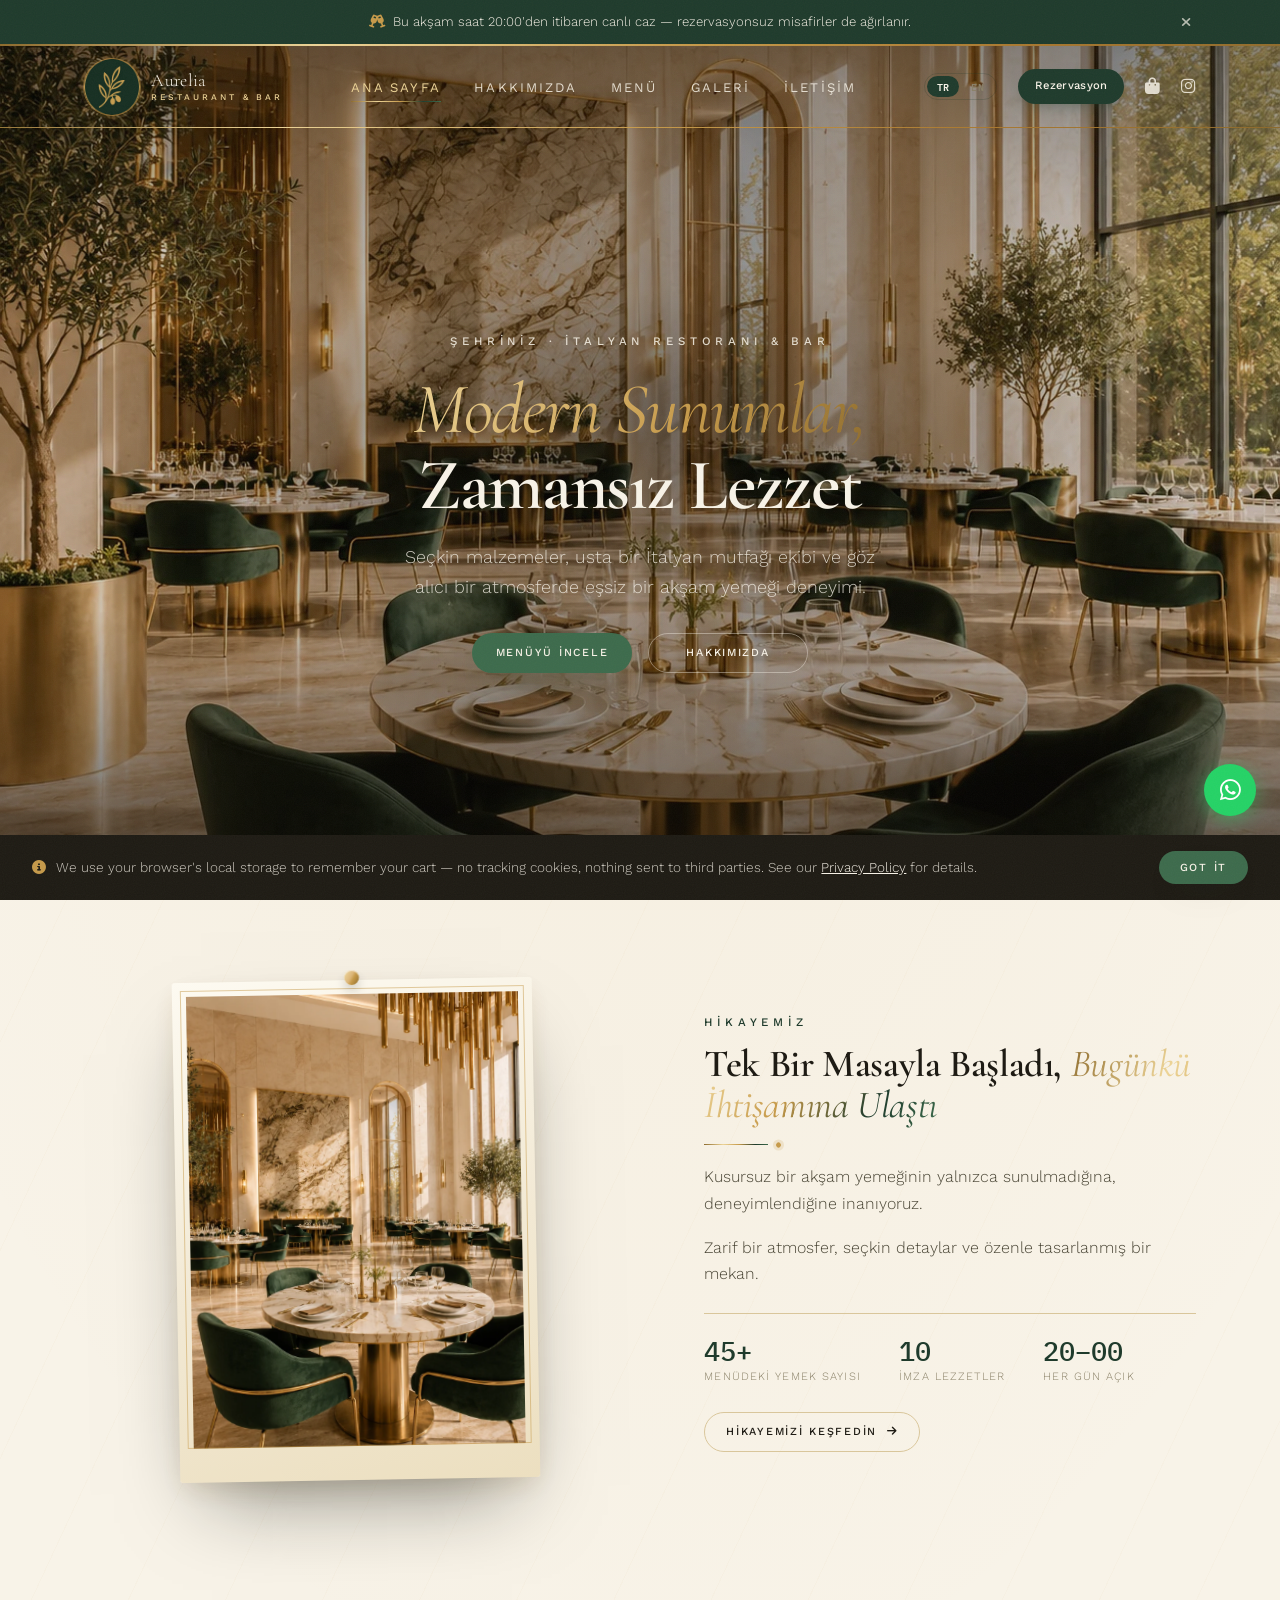
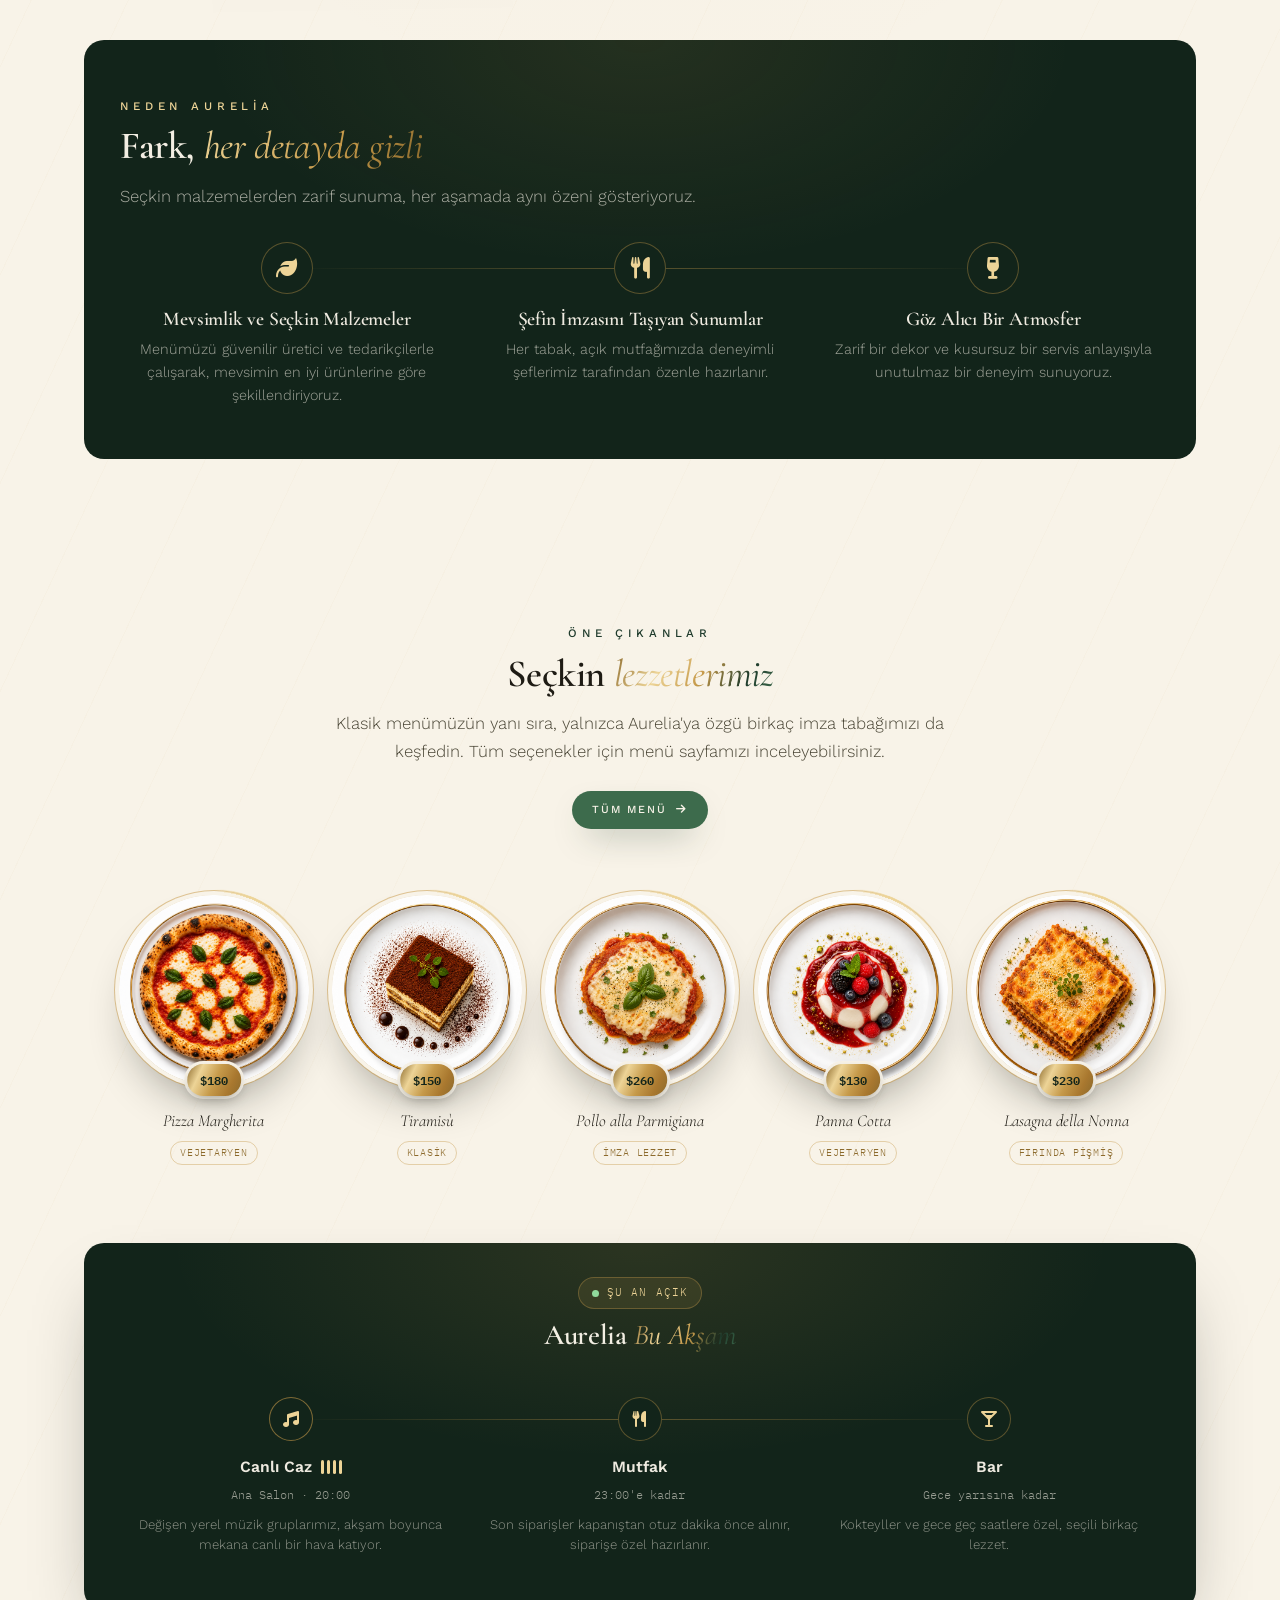
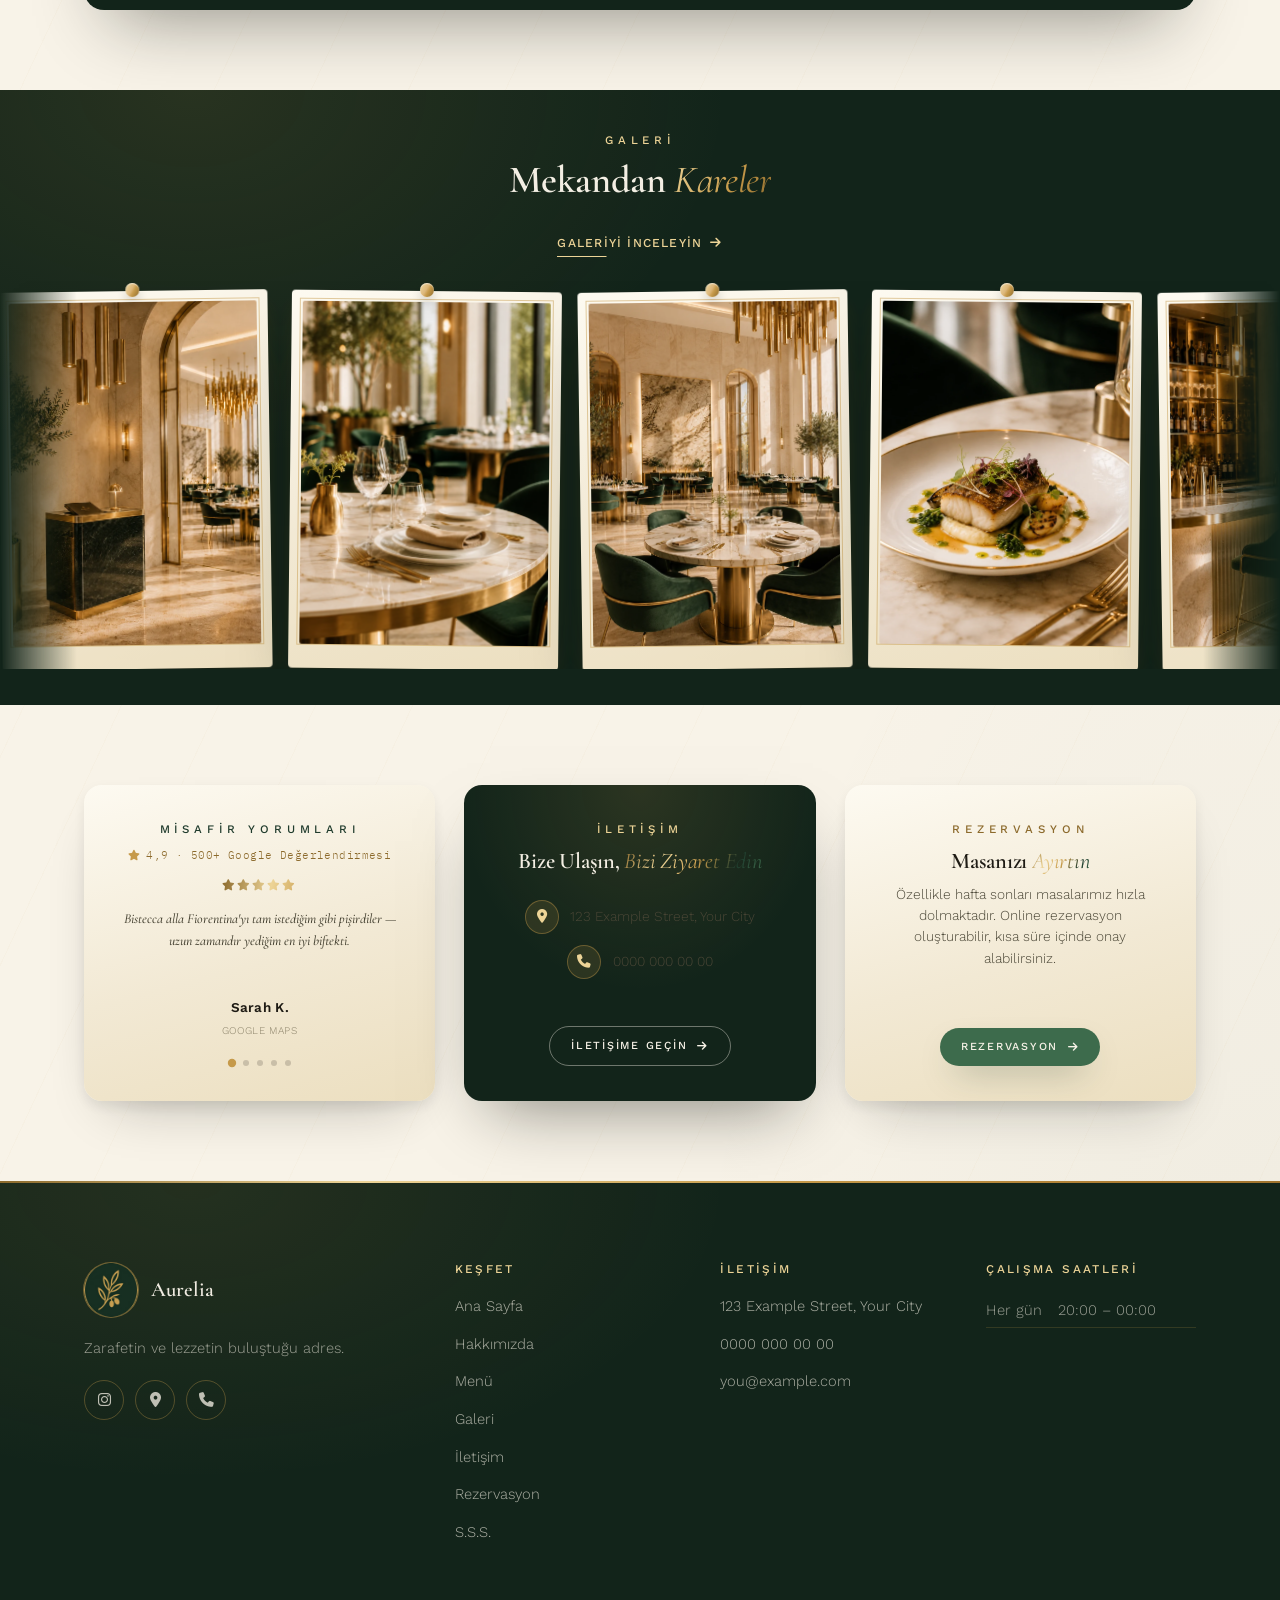
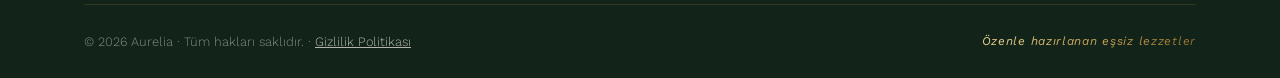
==== index.html @ 4a61fb74 "İlk sürüm" ====
﻿<!DOCTYPE html>
<html lang="en">
<head>
<!-- © 2026 efnan.dev — All rights reserved. Licensed per LICENSE.txt; do not resell or redistribute this source as a standalone template/theme. -->
<meta charset="UTF-8">
<title>Aurelia · Restaurant in Your City</title>
<meta name="viewport" content="width=device-width, initial-scale=1.0">
<meta name="robots" content="index, follow">
<meta name="description" content="Aurelia — a modern Italian restaurant in Your City serving seasonal, chef-crafted plates. Open every day 8 PM – Midnight.">
<meta name="theme-color" content="#F8F3E8">
<link rel="canonical" href="https://www.yourdomain.com/">
<meta property="og:title" content="Aurelia · Restaurant in Your City">
<meta property="og:description" content="Seasonal ingredients, a chef-led kitchen, and a room made for lingering over dinner.">
<meta property="og:image" content="assets/img/img1.webp">
<meta property="og:type" content="website">
<meta property="og:locale" content="en_US">
<meta property="og:url" content="https://www.yourdomain.com/">
<meta property="og:image:width" content="1200">
<meta property="og:image:height" content="630">
<meta name="twitter:card" content="summary_large_image">
<meta name="twitter:title" content="Aurelia · Restaurant in Your City">
<meta name="twitter:description" content="Seasonal ingredients, a chef-led kitchen, and a room made for lingering over dinner.">
<meta name="twitter:image" content="assets/img/img1.webp">

<script type="application/ld+json">
{
  "@context":"https://schema.org",
  "@type":"Restaurant",
  "name":"Aurelia",
  "description":"A modern restaurant in Your City serving seasonal, chef-crafted plates.",
  "url":"https://www.yourdomain.com/",
  "telephone":"+900000000000",
  "email":"you@example.com",
  "image":"https://www.yourdomain.com/assets/img/img1.webp",
  "address":{
    "@type":"PostalAddress",
    "streetAddress":"123 Example Street",
    "addressLocality":"Your City",
    
    "addressCountry":"US"
  },
  "openingHoursSpecification":{
    "@type":"OpeningHoursSpecification",
    "dayOfWeek":["Monday","Tuesday","Wednesday","Thursday","Friday","Saturday","Sunday"],
    "opens":"20:00",
    "closes":"00:00"
  },
  "servesCuisine":"Italian",
  "priceRange":"$$",
  "sameAs":["https://www.instagram.com/aurelia.restaurant/"]
}
</script>

<link rel="icon" href="assets/img/icon/favicon.png">
<link rel="apple-touch-icon" href="assets/img/icon/favicon.png">

<link rel="preconnect" href="https://fonts.googleapis.com">
<link rel="preconnect" href="https://fonts.gstatic.com" crossorigin>
<link href="https://fonts.googleapis.com/css2?family=Petrona:ital,wght@0,400..700;1,400..600&family=Work+Sans:wght@300;400;500;600&family=IBM+Plex+Mono:wght@400;500;600&family=Cormorant+Garamond:ital,wght@0,500;0,600;1,500;1,600&display=swap" rel="stylesheet">
<link rel="stylesheet" href="https://cdnjs.cloudflare.com/ajax/libs/font-awesome/6.5.1/css/all.min.css">
<link rel="stylesheet" href="assets/css/style.css?v=2.0">
</head>
<body class="has-photo-hero">

<!-- ANNOUNCEMENT BAR — edit the message below, or remove this whole block to disable -->
<div class="announce-bar">
  <div class="announce-bar-inner">
    <p><i class="fas fa-champagne-glasses"></i> <span data-i18n="announce-text">Tonight: Live Jazz from 8 PM — walk-ins welcome.</span></p>
    <button class="announce-close" aria-label="Dismiss announcement"><i class="fas fa-times"></i></button>
  </div>
</div>

<!-- LOADER -->
<div class="loader">
  <div class="loader-icon-wrap"><img src="assets/img/icon/favicon.png" alt="Aurelia"></div>
  <span class="lname">AURELIA</span>
  <span class="loader-bar"><span></span></span>
</div>

<!-- HEADER -->
<header class="site-header">
  <nav class="nav">
    <a href="index.html" class="brand">
      <img src="assets/img/icon/favicon.png" alt="Aurelia">
      <span class="brand-name">Aurelia<small>Restaurant & Bar</small></span>
    </a>
    <ul class="nav-links">
      <li><a href="index.html" class="active" data-i18n="nav-home">Home</a></li>
      <li><a href="about.html" data-i18n="nav-about">About</a></li>
      <li><a href="menu.html" data-i18n="nav-menu">Menu</a></li>
      <li><a href="gallery.html" data-i18n="nav-gallery">Gallery</a></li>
      <li><a href="contact.html" data-i18n="nav-contact">Contact</a></li>
    </ul>
    <div class="nav-right">
            <div class="lang-switch" role="group" aria-label="Language"><button type="button" data-lang="tr">TR</button><button type="button" data-lang="en">EN</button></div>
            <a href="reservation.html" class="nav-reserve-btn" data-i18n="nav-reserve-short">Reserve</a>
      <button class="icon-link cart-nav-btn" data-cart-open aria-label="Open cart">
        <i class="fas fa-bag-shopping"></i>
        <span class="cart-badge" style="display:none">0</span>
      </button>
<a class="icon-link" href="https://www.instagram.com/aurelia.restaurant/" target="_blank" rel="noopener" aria-label="Instagram"><i class="fab fa-instagram"></i></a>
      <button class="burger" aria-label="Menu"><span></span><span></span><span></span></button>
    </div>
  </nav>
</header>

<!-- MOBILE NAV -->
<div class="mobile-nav">
  <button class="mobile-nav-close" aria-label="Close menu"><i class="fas fa-times"></i></button>
  <div class="mobile-nav-links">
    <a href="index.html" data-i18n="nav-home">Home</a>
    <a href="about.html" data-i18n="nav-about">About</a>
    <a href="menu.html" data-i18n="nav-menu">Menu</a>
    <a href="gallery.html" data-i18n="nav-gallery">Gallery</a>
    <a href="contact.html" data-i18n="nav-contact">Contact</a>
  </div>
  <div class="mobile-nav-foot">
    <a href="reservation.html" class="mobile-reserve-btn" data-i18n="nav-reserve">Reserve a Table</a>
    <div class="lang-switch" role="group" aria-label="Language"><button type="button" data-lang="tr">TR</button><button type="button" data-lang="en">EN</button></div>
    <div class="mobile-nav-social">
      <a href="https://www.instagram.com/aurelia.restaurant/" target="_blank" rel="noopener" aria-label="Instagram"><i class="fab fa-instagram"></i></a>
      <a href="tel:+900000000000" aria-label="Call Aurelia"><i class="fas fa-phone"></i></a>
    </div>
  </div>
</div>

<!-- HERO -->
<section id="home" class="hero">
  <div class="hero-bg">
    <img src="assets/img/img3.webp?v=2" alt="Wide view of the Aurelia dining room with brass chandelier">
  </div>
  <div class="wrap hero-wrap">
    <div class="hero-inner">
      <span class="kicker" data-i18n="hero-kicker">Your City · Restaurant & Bar</span>
      <h1>
  <span class="line">
    <span class="copper-text serif-italic" data-i18n="hero-title-1">Modern Plates,</span>
  </span>
  <span class="line">
    <span data-i18n="hero-title-2">Timeless Flavor</span>
  </span>
</h1>
      <p class="hero-desc" data-i18n="hero-desc">Seasonal ingredients, a chef-led kitchen, and a room made for lingering over a long dinner.</p>
      <div class="hero-cta">
        <a href="menu.html" class="btn btn-primary"><span data-i18n="hero-btn1">View Menu</span></a>
        <a href="about.html" class="btn btn-ghost"><span data-i18n="hero-btn2">Who We Are</span></a>
      </div>
    </div>
  </div>

</section>

<!-- ABOUT -->
<section class="section wrap">
  <div class="split">
    <div class="split-media reveal about-media">
<div class="polaroid polaroid--portrait tilt-l">
  <div class="polaroid-frame">
    <img src="assets/img/img3.webp?v=2" alt="Wide view of the Aurelia dining room with brass chandelier">
  </div>
</div>
    </div>
    <div class="split-body reveal" data-d="1">

  <span class="kicker" data-i18n="about-kicker">Our Story</span>

  <h2>

    <span data-i18n="about-title-1">It started with a table,</span>

    <span class="serif-italic copper-text" data-i18n="about-title-2">and grew,</span>

    <span data-i18n="about-title-3">one dinner at a time</span>
  </h2>

  <div class="rule"></div>

  <p data-i18n="about-text-1">Aurelia started with a simple belief: a great meal is something shared, not just served.</p>

  <p data-i18n="about-text-2">Warm wood surfaces, soft lighting, and a menu shaped by the seasons — we wanted a room where a table could hold a whole evening.</p>

  <div class="about-stats">
    <div class="about-stat">
      <span class="about-stat-num" data-count="45" data-suffix="+">0</span>
      <span class="about-stat-lbl" data-i18n="stat-drinks">Dishes on the Menu</span>
    </div>
    <div class="about-stat">
      <span class="about-stat-num" data-count="10">0</span>
      <span class="about-stat-lbl" data-i18n="stat-beans">Signature Dishes</span>
    </div>
    <div class="about-stat">
      <span class="about-stat-num">20–00</span>
      <span class="about-stat-lbl" data-i18n="stat-open">Open Every Day</span>
    </div>
  </div>

<a href="about.html"
   class="btn btn-ghost"
   style="margin-top:1.6rem">

  <span data-i18n="about-btn">Read Our Story</span>

  <i class="fas fa-arrow-right arrow"></i>

</a>

</div>
  </div>
</section>


<!-- WHY US -->
<section class="section wrap">
  <div class="why-section">

  <div class="section-head reveal">

    <span class="kicker" data-i18n="why-kicker">Why Aurelia</span>

    <h2>
      <span data-i18n="why-title-1">It's all in the</span>

      <span class="serif-italic copper-text" data-i18n="why-title-2">little things</span>
    </h2>

    <p data-i18n="why-text">We put the same care into every step, from the market to the plate in front of you.</p>

  </div>

  <div class="why-path">

    <div class="why-stop reveal" data-d="1">
      <div class="why-stop-icon"><i class="fas fa-leaf" aria-hidden="true"></i></div>
      <div class="why-stop-info">
        <h3 data-i18n="card-title-1">Seasonal Ingredients</h3>
        <p data-i18n="card-text-1">We work with local growers and suppliers, building the menu around what's best each week.</p>
      </div>
    </div>

    <div class="why-stop reveal" data-d="2">
      <div class="why-stop-icon"><i class="fas fa-utensils" aria-hidden="true"></i></div>
      <div class="why-stop-info">
        <h3 data-i18n="card-title-2">Chef-Crafted Plates</h3>
        <p data-i18n="card-text-2">Every dish is plated to order in our open kitchen, shaped by years of craft and a light hand.</p>
      </div>
    </div>

    <div class="why-stop reveal" data-d="3">
      <div class="why-stop-icon"><i class="fas fa-wine-glass" aria-hidden="true"></i></div>
      <div class="why-stop-info">
        <h3 data-i18n="card-title-3">A Room Worth Lingering In</h3>
        <p data-i18n="card-text-3">Warm light, quiet corners, and a pace that never rushes you out the door. Time moves a little slower here.</p>
      </div>
    </div>

  </div>
  </div>
</section>

<!-- FEATURED MENU -->
<section class="section wrap feat-section">

  <div class="section-head reveal" style="text-align:center;margin-inline:auto">

    <span class="kicker" data-i18n="featured-kicker">Featured</span>

    <h2>
      <span data-i18n="featured-title-1">A Few</span>

      <span class="serif-italic copper-text" data-i18n="featured-title-2">favorites</span>
    </h2>

    <p data-i18n="featured-text">Alongside the classics, we've got a handful of dishes you won't find everywhere else. Check the full menu page for all of them.</p>

    <div class="feat-actions">
      <a href="menu.html" class="btn btn-primary">
        <span data-i18n="featured-btn">Full Menu</span>
        <i class="fas fa-arrow-right arrow"></i>
      </a>
    </div>

  </div>

  <div class="feat-counter">
    <div class="feat-dish reveal" data-d="1">
      <div class="feat-dish-stage">
        <div class="feat-dish-img"><img src="assets/img/pizza-margherita.png" alt="Pizza Margherita" loading="lazy"></div>
        <span class="feat-dish-price">$180</span>
      </div>
      <span class="feat-dish-name">Pizza Margherita</span>
      <span class="feat-dish-tag" data-i18n="tag-vegetarian">Vegetarian</span>
    </div>
    <div class="feat-dish reveal" data-d="2">
      <div class="feat-dish-stage">
        <div class="feat-dish-img"><img src="assets/img/tiramisu.png" alt="Tiramisù" loading="lazy"></div>
        <span class="feat-dish-price">$150</span>
      </div>
      <span class="feat-dish-name">Tiramisù</span>
      <span class="feat-dish-tag" data-i18n="tag-classic">Classic</span>
    </div>
    <div class="feat-dish reveal" data-d="3">
      <div class="feat-dish-stage">
        <div class="feat-dish-img"><img src="assets/img/pollo-alla-parmigiana.png" alt="Pollo alla Parmigiana" loading="lazy"></div>
        <span class="feat-dish-price">$260</span>
      </div>
      <span class="feat-dish-name">Pollo alla Parmigiana</span>
      <span class="feat-dish-tag" data-i18n="tag-signature">Signature</span>
    </div>
    <div class="feat-dish reveal" data-d="4">
      <div class="feat-dish-stage">
        <div class="feat-dish-img"><img src="assets/img/panna-cotta.png" alt="Panna Cotta" loading="lazy"></div>
        <span class="feat-dish-price">$130</span>
      </div>
      <span class="feat-dish-name">Panna Cotta</span>
      <span class="feat-dish-tag" data-i18n="tag-vegetarian">Vegetarian</span>
    </div>
    <div class="feat-dish reveal" data-d="5">
      <div class="feat-dish-stage">
        <div class="feat-dish-img"><img src="assets/img/lasagna-della-nonna.png" alt="Lasagna della Nonna" loading="lazy"></div>
        <span class="feat-dish-price">$230</span>
      </div>
      <span class="feat-dish-name">Lasagna della Nonna</span>
      <span class="feat-dish-tag" data-i18n="tag-slow-baked">Slow-Baked</span>
    </div>
  </div>
</section>

<!-- TONIGHT — a lit marquee board, not a bento grid of boxes -->
<section class="section wrap tonight-section">
  <div class="marquee-board reveal">
    <div class="marquee-head">
      <span class="tonight-live"><span class="tonight-live-dot"></span><span data-i18n="tonight-badge">Open Now</span></span>
      <h3 class="marquee-title">Aurelia <span class="serif-italic copper-text" data-i18n="tonight-title">Tonight</span></h3>
    </div>

    <div class="marquee-row">
      <div class="marquee-slot is-live">
        <div class="marquee-icon"><i class="fas fa-music" aria-hidden="true"></i></div>
        <div class="marquee-info">
          <div class="marquee-name-row">
            <span class="marquee-name" data-i18n="tonight-live-name">Live Jazz</span>
            <span class="tonight-eq" aria-hidden="true"><span></span><span></span><span></span><span></span></span>
          </div>
          <div class="marquee-sub"><span data-i18n="tonight-live-sub">Main Dining Room · 8 PM</span></div>
          <p class="marquee-desc" data-i18n="tonight-live-desc">A rotating lineup of local trios keeps the room warm past dinner.</p>
        </div>
      </div>
      <div class="marquee-slot">
        <div class="marquee-icon"><i class="fas fa-utensils" aria-hidden="true"></i></div>
        <div class="marquee-info">
          <div class="marquee-name"><span data-i18n="tonight-kitchen-name">Kitchen</span></div>
          <div class="marquee-sub"><span data-i18n="tonight-kitchen-sub">Until 11:00 PM</span></div>
          <p class="marquee-desc" data-i18n="tonight-kitchen-desc">Last orders taken thirty minutes before close, plated to order.</p>
        </div>
      </div>
      <div class="marquee-slot">
        <div class="marquee-icon"><i class="fas fa-martini-glass" aria-hidden="true"></i></div>
        <div class="marquee-info">
          <div class="marquee-name"><span data-i18n="tonight-bar-name">The Bar</span></div>
          <div class="marquee-sub"><span data-i18n="tonight-bar-sub">Until Midnight</span></div>
          <p class="marquee-desc" data-i18n="tonight-bar-desc">Cocktails and a short list of late-night bites, poured slow.</p>
        </div>
      </div>
    </div>
  </div>
</section>

<!-- GALLERY PREVIEW -->
<section class="section gallery-section">

  <div class="wrap">

    <div class="section-head reveal"
         style="text-align:center;margin-inline:auto">

      <span class="kicker" data-i18n="gallery-kicker">Gallery</span>

      <h2>
        <span data-i18n="gallery-title-1">A Look Inside</span>
       <span class="serif-italic copper-text"
        data-i18n="gallery-title-2">Aurelia</span>

      </h2>

      <a href="gallery.html" class="gallery-cta">
        <span data-i18n="gallery-cta">Explore Full Gallery</span>
        <i class="fas fa-arrow-right arrow" aria-hidden="true"></i>
      </a>

    </div>

  </div>

  <div class="gallery-slider">

    <div class="gallery-track">

      <div class="g-item polaroid">
        <div class="polaroid-frame">
          <img src="assets/img/img1.webp?v=2" alt="Aurelia entrance and host area" loading="eager">
        </div>
      </div>

      <div class="g-item polaroid">
        <div class="polaroid-frame">
          <img src="assets/img/img2.webp?v=2" alt="Elegant table setting at Aurelia" loading="eager">
        </div>
      </div>

      <div class="g-item polaroid">
        <div class="polaroid-frame">
          <img src="assets/img/img3.webp?v=2" alt="Wide view of the Aurelia dining room" loading="lazy">
        </div>
      </div>

      <div class="g-item polaroid">
        <div class="polaroid-frame">
          <img src="assets/img/img4.webp?v=2" alt="Chef-plated dish at Aurelia" loading="lazy">
        </div>
      </div>

      <div class="g-item polaroid">
        <div class="polaroid-frame">
          <img src="assets/img/img5.webp?v=2" alt="Aurelia's marble-top bar" loading="lazy">
        </div>
      </div>

      <div class="g-item polaroid">
        <div class="polaroid-frame">
          <img src="assets/img/img6.webp?v=2" alt="Dessert and cocktail at Aurelia" loading="lazy">
        </div>
      </div>

      <div class="g-item polaroid">
        <div class="polaroid-frame">
          <img src="assets/img/img7.webp?v=2" alt="Chef plating a dish in Aurelia's kitchen" loading="lazy">
        </div>
      </div>

      <div class="g-item polaroid">
        <div class="polaroid-frame">
          <img src="assets/img/img8.webp?v=2" alt="Aurelia dining room in warm daylight" loading="lazy">
        </div>
      </div>

      <!-- LOOP -->

      <div class="g-item polaroid">
        <div class="polaroid-frame">
          <img src="assets/img/img1.webp?v=2" alt="Aurelia entrance and host area" loading="lazy">
        </div>
      </div>

      <div class="g-item polaroid">
        <div class="polaroid-frame">
          <img src="assets/img/img2.webp?v=2" alt="Elegant table setting at Aurelia" loading="lazy">
        </div>
      </div>

      <div class="g-item polaroid">
        <div class="polaroid-frame">
          <img src="assets/img/img3.webp?v=2" alt="Wide view of the Aurelia dining room" loading="lazy">
        </div>
      </div>

      <div class="g-item polaroid">
        <div class="polaroid-frame">
          <img src="assets/img/img4.webp?v=2" alt="Chef-plated dish at Aurelia" loading="lazy">
        </div>
      </div>

      <div class="g-item polaroid">
        <div class="polaroid-frame">
          <img src="assets/img/img5.webp?v=2" alt="Aurelia's marble-top bar" loading="lazy">
        </div>
      </div>

    </div>

  </div>

</section>

<!-- LIGHTBOX -->

<div class="lightbox">

  <button class="lb-close" aria-label="Close">
    <i class="fas fa-xmark"></i>
  </button>

  <button class="lb-prev" aria-label="Previous">
    <i class="fas fa-chevron-left"></i>
  </button>

  <img src="" alt="">

  <button class="lb-next" aria-label="Next">
    <i class="fas fa-chevron-right"></i>
  </button>

</div>

<!-- CLOSING TRIO — guests, reservation, and how to find us: three equal
     cards side by side instead of three stacked full-width sections. -->
<section class="section wrap">
  <div class="finale-grid">

    <div class="finale-card finale-card-light reveal">
      <span class="kicker" data-i18n="testi-kicker">Our Guests</span>
      <div class="finale-rating"><i class="fas fa-star" aria-hidden="true"></i><span data-i18n="finale-rating-text">4.9 · 500+ Google Reviews</span></div>
      <div class="finale-review">
        <div class="finale-review-inner">
          <div class="finale-review-stars"><i class="fas fa-star"></i><i class="fas fa-star"></i><i class="fas fa-star"></i><i class="fas fa-star"></i><i class="fas fa-star"></i></div>
          <p class="finale-review-text">Tried the ribeye and it was cooked exactly as asked — best steak I've had in a while.</p>
          <div class="finale-review-name">Sarah K.</div>
          <div class="finale-review-source">Google Maps</div>
        </div>
        <div class="finale-review-dots" role="tablist" aria-label="Guest reviews">
          <button class="finale-review-dot active" aria-label="Review 1"></button>
          <button class="finale-review-dot" aria-label="Review 2"></button>
          <button class="finale-review-dot" aria-label="Review 3"></button>
          <button class="finale-review-dot" aria-label="Review 4"></button>
          <button class="finale-review-dot" aria-label="Review 5"></button>
        </div>
      </div>
    </div>

    <div class="finale-card finale-card-dark reveal">
      <span class="kicker" data-i18n="home-contact-kicker">Get In Touch</span>
      <h3>
        <span data-i18n="home-contact-title-1">Find Us,</span>
        <span class="serif-italic copper-text" data-i18n="home-contact-title-2">Reach Us</span>
      </h3>
      <div class="contact-quick">
        <div class="contact-quick-item"><i class="fas fa-location-dot" aria-hidden="true"></i><span data-i18n="footer-address">123 Example Street, Your City</span></div>
        <div class="contact-quick-item"><i class="fas fa-phone" aria-hidden="true"></i><span>0000 000 00 00</span></div>
      </div>
      <a href="contact.html" class="btn btn-ghost">
        <span data-i18n="home-contact-btn">Contact Us</span>
        <i class="fas fa-arrow-right arrow"></i>
      </a>
    </div>

    <div class="finale-card finale-card-gold reveal">
      <span class="kicker" data-i18n="close-kicker">Reserve</span>
      <h3>
        <span data-i18n="close-title-1">Reserve Your</span>
        <span class="serif-italic copper-text" data-i18n="close-title-2">Table</span>
      </h3>
      <p data-i18n="close-text">Tables fill fast on weekends — reserve online in under a minute and we'll confirm shortly.</p>
      <a href="reservation.html" class="btn btn-primary">
        <span data-i18n="close-btn">Reserve a Table</span>
        <i class="fas fa-arrow-right arrow"></i>
      </a>
    </div>

  </div>
</section>

<!-- FOOTER -->
<footer class="site-footer">
  <div class="wrap">
    <div class="foot-grid">
      <div class="foot-col">
        <div class="foot-brand"><img src="assets/img/icon/favicon.png" alt="Aurelia"><b>Aurelia</b></div>
        <p data-i18n="foot-tag">A table worth making time for.</p>
        <div class="foot-social">
          <a href="https://www.instagram.com/aurelia.restaurant/" target="_blank" rel="noopener" aria-label="Instagram"><i class="fab fa-instagram"></i></a>
          <a href="https://maps.google.com/?q=123+Example+Street+Your+City" target="_blank" rel="noopener" aria-label="Location"><i class="fas fa-location-dot"></i></a>
          <a href="tel:+900000000000" aria-label="Phone"><i class="fas fa-phone"></i></a>
        </div>
      </div>
      <div class="foot-col">
        <h4 data-i18n="foot-explore">Explore</h4>
        <ul>
          <li><a href="index.html" data-i18n="nav-home">Home</a></li>
          <li><a href="about.html" data-i18n="nav-about">About</a></li>
          <li><a href="menu.html" data-i18n="nav-menu">Menu</a></li>
          <li><a href="gallery.html" data-i18n="nav-gallery">Gallery</a></li>
          <li><a href="contact.html" data-i18n="nav-contact">Contact</a></li>
          <li><a href="reservation.html" data-i18n="nav-reserve">Reserve a Table</a></li>
          <li><a href="faq.html" data-i18n="foot-nav-faq">FAQ</a></li>
        </ul>
      </div>
      <div class="foot-col">
        <h4 data-i18n="foot-contact">Contact</h4>
        <ul>
          <li><a href="https://maps.google.com/?q=123+Example+Street+Your+City" target="_blank"rel="noopener" data-i18n="footer-address">123 Example Street, Your City</a>
         </li>
          <li><a href="tel:+900000000000">0000 000 00 00</a></li>
          <li><a href="mailto:you@example.com">you@example.com</a></li>
        </ul>
      </div>
      <div class="foot-col">
        <h4 data-i18n="foot-hours">Opening Hours</h4>
        <div class="foot-hours">
          <div class="hr-row"><span data-i18n="foot-everyday">Every day</span><span>20:00 – 00:00</span></div>
        </div>
      </div>
    </div>
    <div class="foot-bottom">

  <p>
    © <span id="year">2026</span> Aurelia ·
    <span data-i18n="footer-rights">All rights reserved.</span> ·
    <a href="privacy-policy.html" data-i18n="footer-privacy" style="color:rgba(248,243,232,.7);text-decoration:underline">Privacy Policy</a>
  </p>

  <p class="made copper-text serif-italic" data-i18n="footer-slogan">Good food, always worth the table</p>
    </div>
  </div>
</footer>

<!-- FLOATING MENU CTA -->
<div class="float-cta" id="floatCta">
  <a href="menu.html" aria-label="View Menu"><i class="fas fa-book-open"></i></a>
</div>

<!-- WHATSAPP FLOAT -->
<a href="#" data-whatsapp-link data-whatsapp-text="Hi%2C%20I%27d%20like%20to%20know%20more%20about%20Aurelia." 
   class="whatsapp-float" target="_blank" rel="noopener" aria-label="Contact via WhatsApp">
  <i class="fab fa-whatsapp"></i>
</a>


<a href="#home" class="scroll-top" aria-label="Back to top"><i class="fas fa-arrow-up"></i></a>

<!-- CART DRAWER -->
<div class="cart-drawer" id="cartDrawer">
  <div class="cart-panel">
    <div class="cart-head">
      <h3><i class="fas fa-bag-shopping"></i> <span data-i18n="cart-title">Your Order</span></h3>
      <button class="cart-close" data-cart-close aria-label="Close cart"><i class="fas fa-times"></i></button>
    </div>
    <div class="cart-body" id="cartBody">
      <div class="cart-empty"><i class="fas fa-bag-shopping"></i><p data-i18n="cart-empty">Your cart is empty</p></div>
    </div>
    <div class="cart-footer" id="cartFooter" style="display:none">
      <div class="cart-total"><span data-i18n="cart-total-label">Total</span><span class="cart-total-value">$0</span></div>
      <button class="btn btn-primary cart-checkout" id="cartCheckoutBtn"><i class="fab fa-whatsapp"></i> <span data-i18n="cart-checkout-btn">Order via WhatsApp</span></button>
      <button class="cart-clear" id="cartClearBtn" data-i18n="cart-clear-btn">Clear cart</button>
    </div>
  </div>
</div>

<script src="assets/js/site-config.js?v=1"></script>
<script src="assets/js/app.js?v=2.0"></script>
<script src="assets/js/cart.js?v=2.0"></script>

</body>
</html>
---- assets/css/style.css ----
/* =====================================================================
   AURELIA — Restaurant Website
   Design system & global styles
   Aesthetic: marble & brass fine dining — warm stone, brushed gold,
   deep bottle-emerald velvet. Quiet luxury with one gold signature.

   © 2026 efnan.dev — All rights reserved.
   Licensed per LICENSE.txt. Do not resell, sublicense, or redistribute
   this source as a standalone template/theme.
   ===================================================================== */

/* ----------------------------- TOKENS ------------------------------ */
:root{
  /* Surfaces — warm marble stone, not kraft paper */
  --bg:            #F8F3E8;   /* polished marble white     */
  --bg-2:          #EFE5CE;   /* deeper stone               */
  --bg-3:          #E7DABC;   /* cards / panels            */
  --bg-line:       #D9C69B;   /* gold-tinted hairlines      */

  /* Brand — bottle-emerald velvet + brushed brass */
  --forest:        #1F3B2C;   /* deep emerald velvet (primary accent) */
  --forest-light:  #3D6B4C;   /* highlight / hover state   */
  --forest-deep:   #12241A;   /* near-black emerald — dark sections */
  --brass:         #C69A4A;   /* brushed brass / gold       */
  --brass-bright:  #EDD497;   /* light hitting gold edge   */
  --brass-deep:    #8C6A2C;   /* gold in shadow             */
  --ink:         #1E1B14;   /* primary text (ink)        */
  --ink-dim:     #4A4636;   /* secondary text            */
  --ink-faint:   #8A8168;   /* muted / captions          */

  /* Typography */
  --display: "Cormorant Garamond", "Petrona", Georgia, "Times New Roman", serif;
  --body:    "Work Sans", "Segoe UI", system-ui, sans-serif;
  --mono:    "IBM Plex Mono", "Courier New", monospace;

  /* Metrics */
  --maxw: 1240px;
  --gut: clamp(20px, 5vw, 64px);
  --radius: 4px;
  --header-h: 84px;

  /* Motion */
  --ease: cubic-bezier(.22,.61,.36,1);
  --ease-out: cubic-bezier(.16,1,.3,1);

  /* Gold gradient — used for text, lines, foil */
  --accent-grad: linear-gradient(120deg,#8C6A2C 0%,#EDD497 30%,#C69A4A 55%,#1F3B2C 80%,#3D6B4C 100%);
  /* Pure metallic gold sweep — buttons, dividers, tape */
  --gold-shine: linear-gradient(115deg,#8C6A2C 0%,#EDD497 24%,#C69A4A 52%,#a9782f 78%,#8C6A2C 100%);
  /* Shared "paper card" surface used by tickets/cards/badges */
  --paper: linear-gradient(165deg,#fdfaf1 0%,#f2e9d4 55%,#ecdfc0 100%);
  --paper-shadow: 0 30px 60px -28px rgba(18,20,14,.4), 0 6px 16px rgba(18,20,14,.1);
  --tape-grad: linear-gradient(120deg,#f0dba4 0%,#dcb679 45%,#C69A4A 60%,#8C6A2C 100%);
}

/* ----------------------------- RESET ------------------------------- */
*,*::before,*::after{box-sizing:border-box;margin:0;padding:0}
html{scroll-behavior:smooth;-webkit-text-size-adjust:100%;overflow-x:hidden}
body{
  font-family:var(--body);
  background:
    repeating-linear-gradient(115deg,rgba(198,154,74,.03) 0px,rgba(198,154,74,.03) 1px,transparent 1px,transparent 88px),
    radial-gradient(120% 60% at 50% 0%,rgba(198,154,74,.07),transparent 60%),
    radial-gradient(90% 50% at 100% 100%,rgba(31,59,44,.05),transparent 55%),
    var(--bg);
  color:var(--ink);
  line-height:1.65;
  font-weight:300;
  overflow-x:hidden;
  -webkit-font-smoothing:antialiased;
  text-rendering:optimizeLegibility;
  animation:pageReveal .7s var(--ease) .55s both;
}
@keyframes pageReveal{
  from{opacity:0}
  to{opacity:1}
}
@media(prefers-reduced-motion:reduce){
  body{animation:none}
}
img{display:block;max-width:100%;height:auto}
a{color:inherit;text-decoration:none}
ul{list-style:none}
button{font-family:inherit;cursor:pointer;border:none;background:none;color:inherit}
:focus-visible{outline:2px solid var(--forest);outline-offset:3px}
::selection{background:var(--forest);color:var(--bg)}

/* Subtle film-grain texture over the whole page */
body::after{
  content:"";position:fixed;inset:0;z-index:9998;pointer-events:none;opacity:.04;
  background-image:url("data:image/svg+xml,%3Csvg xmlns='http://www.w3.org/2000/svg' width='160' height='160'%3E%3Cfilter id='n'%3E%3CfeTurbulence type='fractalNoise' baseFrequency='0.9' numOctaves='3'/%3E%3C/filter%3E%3Crect width='100%25' height='100%25' filter='url(%23n)'/%3E%3C/svg%3E");
}

/* --------------------------- TYPOGRAPHY ---------------------------- */
h1,h2,h3,h4{font-family:var(--display);font-weight:600;line-height:1.05;letter-spacing:-.01em}
.kicker{
  font-family:var(--body);font-weight:500;font-size:.72rem;letter-spacing:.42em;
  text-transform:uppercase;color:var(--forest);display:inline-block;
}
.copper-text{
  background:var(--accent-grad);-webkit-background-clip:text;background-clip:text;
  -webkit-text-fill-color:transparent;color:transparent;
}
.serif-italic{font-style:italic;font-weight:400}

/* ------------------------- LAYOUT HELPERS -------------------------- */
.wrap{max-width:var(--maxw);margin-inline:auto;padding-inline:var(--gut)}
.section{padding-block: 80px;} 
.section-head{max-width:640px;margin-bottom:clamp(40px,6vw,72px)}
.section-head h2{font-size:clamp(1.8rem,3.6vw,2.4rem);margin:.5rem 0 1rem}
.section-head p{color:var(--ink-dim);font-size:1.05rem}
.rule{
  height:1px;width:64px;background:var(--accent-grad);margin:1.2rem 0;
  position:relative;
}
.rule::after{
  content:"";position:absolute;top:50%;left:calc(100% + 8px);width:5px;height:5px;
  background:var(--brass);border-radius:50%;transform:translateY(-50%) rotate(45deg);
  box-shadow:0 0 0 3px rgba(198,154,74,.18);
}

/* Inline stat row — folded into the text column instead of a separate
   card underneath the section. */
.about-stats{display:flex;flex-wrap:wrap;gap:clamp(1.6rem,4vw,2.4rem);
  margin:1.6rem 0 0;padding-top:1.4rem;border-top:1px solid var(--bg-line)}
.about-stat{display:flex;flex-direction:column;gap:.25rem}
.about-stat-num{font-family:var(--mono);font-weight:500;font-size:clamp(1.3rem,2.6vw,1.7rem);
  color:var(--forest);line-height:1}
.about-stat-lbl{font-size:.7rem;letter-spacing:.1em;text-transform:uppercase;color:var(--ink-faint)}

/* ----------------------------- HEADER ------------------------------ */
/* ---------------------------- ANNOUNCE BAR ---------------------------- */
.announce-bar{
  position:fixed;top:0;left:0;right:0;z-index:1001;
  background:var(--forest);color:var(--bg);
  overflow:hidden;
  max-height:44px;transition:max-height .35s var(--ease);
}
.announce-bar.hidden{max-height:0}
.announce-bar-inner{
  max-width:var(--maxw);margin-inline:auto;padding-inline:var(--gut);
  height:44px;display:flex;align-items:center;justify-content:center;gap:1rem;
  position:relative;
}
.announce-bar p{
  margin:0;font-size:.82rem;font-family:var(--body);text-align:center;
  display:flex;align-items:center;gap:.5rem;
}
.announce-bar p i{color:var(--brass)}
.announce-close{
  position:absolute;right:var(--gut);top:50%;transform:translateY(-50%);
  background:none;border:none;color:rgba(248,243,232,.7);cursor:pointer;
  padding:.3rem;font-size:.85rem;transition:color .25s var(--ease);
}
.announce-close:hover{color:var(--bg)}
@media(max-width:600px){
  .announce-bar p{font-size:.74rem}
  .announce-bar-inner{padding-inline:var(--gut) calc(var(--gut) + 2rem)}
}

.site-header{
  position:fixed;inset:0 0 auto 0;z-index:1000;height:var(--header-h);
  top:var(--announce-h,0px);
  display:flex;align-items:center;
  transition:background .4s var(--ease),height .4s var(--ease),border-color .4s var(--ease),box-shadow .4s var(--ease),top .35s var(--ease);
  border-bottom:1px solid transparent;
  border-top:2px solid transparent;
  border-image:var(--gold-shine) 1;
}
.site-header.scrolled{
  height:66px;background:rgba(248,243,232,.86);backdrop-filter:blur(14px) saturate(1.2);
  border-bottom-color:var(--bg-line);box-shadow:0 10px 40px -20px rgba(18,20,14,.5);
}
/* On the homepage the hero is a full-bleed photo, so the transparent header
   needs light text until it goes solid on scroll. */
body.has-photo-hero .site-header:not(.scrolled) .brand-name{color:#F8F3E8}
body.has-photo-hero .site-header:not(.scrolled) .brand-name small{color:var(--brass-bright)}
body.has-photo-hero .site-header:not(.scrolled) .nav-links a{color:rgba(248,243,232,.85)}
body.has-photo-hero .site-header:not(.scrolled) .nav-links a:hover{color:#F8F3E8}
body.has-photo-hero .site-header:not(.scrolled) .nav-links a.active{color:var(--brass-bright)}
body.has-photo-hero .site-header:not(.scrolled) .icon-link{color:rgba(248,243,232,.85)}
body.has-photo-hero .site-header:not(.scrolled) .icon-link:hover{color:var(--brass-bright)}
body.has-photo-hero .site-header:not(.scrolled) .burger span{background:#F8F3E8}
.nav{width:100%;max-width:var(--maxw);margin-inline:auto;padding-inline:var(--gut);
  display:flex;align-items:center;justify-content:space-between;gap:1.5rem}

.brand{display:flex;align-items:center;gap:.7rem;flex-shrink:0}
.brand img{
  width:56px;
  height:56px;
  object-fit:cover;
  border-radius:50%;
  box-shadow:0 0 0 1px rgba(198,154,74,.55),0 0 0 4px rgba(198,154,74,.1);
  transition:transform .5s var(--ease),box-shadow .4s var(--ease);
}
.brand:hover img{transform:rotate(-8deg) scale(1.06);box-shadow:0 0 0 1px rgba(198,154,74,.85),0 0 0 5px rgba(198,154,74,.16)}
.brand-name{font-family:var(--display);font-size:1.12rem;letter-spacing:.02em;line-height:1}
.brand-name small{display:block;font-family:var(--body);font-weight:500;font-size:.54rem;
  letter-spacing:.34em;color:var(--forest);text-transform:uppercase;margin-top:3px}

.nav-links{display:flex;align-items:center;gap:2.1rem}
.nav-links a{
  position:relative;font-size:.82rem;font-weight:400;letter-spacing:.16em;
  text-transform:uppercase;color:var(--ink-dim);padding:.35rem 0;transition:color .3s
}
.nav-links a::after{
  content:"";position:absolute;left:0;bottom:-2px;height:1px;width:0;
  background:var(--accent-grad);transition:width .35s var(--ease)
}
.nav-links a:hover{color:var(--ink)}
.nav-links a:hover::after,.nav-links a.active::after{width:100%}
.nav-links a.active{color:var(--forest-light)}

.nav-right{display:flex;align-items:center;gap:1.3rem}
.icon-link{font-size:1.05rem;color:var(--ink-dim);transition:color .3s,transform .3s}
.icon-link:hover{color:var(--forest-light);transform:translateY(-2px)}

.lang-switch{display:inline-flex;align-items:center;flex-shrink:0;
  border:1px solid rgba(31,59,44,.2);border-radius:100px;padding:2px;gap:2px;
}
.lang-switch button{
  border:none;background:none;cursor:pointer;appearance:none;line-height:1;
  font-family:var(--mono);font-size:.62rem;font-weight:600;letter-spacing:.05em;
  color:var(--ink-faint);padding:.34rem .62rem;border-radius:100px;
  transition:background .25s var(--ease),color .25s var(--ease);
}
.lang-switch button:hover:not(.active){color:var(--forest)}
.lang-switch button.active{background:var(--forest);color:var(--bg)}
.nav-reserve-btn{
  position:relative;overflow:hidden;
  font-family:var(--body);font-weight:500;font-size:.7rem;letter-spacing:.03em;
  background:var(--forest);color:var(--bg);
  padding:.5rem 1.05rem;border-radius:100px;
  transition:background .3s,color .3s,transform .3s,box-shadow .3s;
  box-shadow:0 6px 16px -6px rgba(31,59,44,.5);
}
.nav-reserve-btn::before{content:"";position:absolute;inset:0;z-index:-1;
  background:var(--gold-shine);transform:translateX(-101%);
  transition:transform .5s var(--ease)}
.nav-reserve-btn:hover::before{transform:translateX(0)}
.nav-reserve-btn:hover{background:var(--forest-light);color:var(--forest-deep);transform:translateY(-2px);
  box-shadow:0 10px 22px -6px rgba(31,59,44,.6)}
@media(max-width:760px){
  .nav-right{gap:.8rem}
  .nav-right a[aria-label="Instagram"]{display:none}
}
@media(max-width:400px){
  .nav{gap:.6rem;padding-inline:14px}
  .brand img{width:42px;height:42px}
  .brand-name{font-size:.92rem}
  .brand-name small{display:none}
  .nav-right{gap:.4rem}
}

/* Hamburger — asymmetric lines that square up into an even X on open,
   a quieter, more current take than three identical bars. */
.burger{display:none;width:26px;height:18px;position:relative;z-index:1100}
.burger span{position:absolute;left:0;height:2px;width:100%;background:var(--ink);
  border-radius:2px;transition:width .35s var(--ease),left .35s var(--ease),
    right .35s var(--ease),top .35s var(--ease),transform .35s var(--ease),
    opacity .35s var(--ease),background .3s var(--ease)}
.burger span:nth-child(1){top:0}
.burger span:nth-child(2){top:8px}
.burger span:nth-child(3){top:16px;left:auto;right:0;width:65%}
.burger:hover span{background:var(--brass-deep)}
.burger:hover span:nth-child(3){width:100%}
body.menu-open .burger span:nth-child(1){top:8px;width:100%;transform:rotate(45deg)}
body.menu-open .burger span:nth-child(2){opacity:0}
body.menu-open .burger span:nth-child(3){top:8px;left:0;right:auto;width:100%;transform:rotate(-45deg)}

/* Mobile drawer */
.mobile-nav{
  position:fixed;inset:8px;z-index:1050;
  border-radius:14px;
  background:
    radial-gradient(120% 60% at 100% 0%,rgba(198,154,74,.16),transparent 55%),
    var(--forest-deep);
  border:1px solid transparent;border-image:var(--gold-shine) 1;
  box-shadow:0 40px 90px -30px rgba(0,0,0,.7);
  display:flex;flex-direction:column;justify-content:space-between;
  padding:calc(var(--header-h) + 1rem) var(--gut) 2rem;
  clip-path:circle(0% at calc(100% - 40px) 40px);transition:clip-path .6s var(--ease);
}
body.menu-open .mobile-nav{clip-path:circle(160% at calc(100% - 40px) 40px)}

.mobile-nav-close{
  position:absolute;top:18px;right:calc(var(--gut) - 6px);z-index:1;
  width:40px;height:40px;border-radius:50%;
  display:grid;place-items:center;color:var(--brass-bright);font-size:1rem;
  border:1px solid rgba(198,154,74,.45);background:rgba(248,243,232,.04);
  opacity:0;transform:rotate(-45deg) scale(.7);
  transition:opacity .45s var(--ease) .1s,transform .5s var(--ease) .1s,
    border-color .3s var(--ease),background .3s var(--ease);
}
body.menu-open .mobile-nav-close{opacity:1;transform:none}
.mobile-nav-close:hover{border-color:var(--brass);background:rgba(198,154,74,.14)}

.mobile-nav-links{display:flex;flex-direction:column;gap:.4rem}
.mobile-nav-links a{
  position:relative;display:block;width:fit-content;margin-inline:auto;
  padding:.7rem 0;
  font-family:var(--display);font-size:1.85rem;font-style:italic;font-weight:500;
  color:rgba(248,243,232,.94);opacity:0;transform:translateY(20px);
  transition:opacity .5s var(--ease),transform .5s var(--ease),color .3s var(--ease);
}
.mobile-nav-links a::after{
  content:"";position:absolute;left:0;bottom:-2px;height:1px;width:0;
  background:var(--accent-grad);transition:width .35s var(--ease)
}
.mobile-nav-links a:hover::after,
.mobile-nav-links a.active::after{width:100%}
body.menu-open .mobile-nav-links a{opacity:1;transform:none}
body.menu-open .mobile-nav-links a:nth-child(1){transition-delay:.15s}
body.menu-open .mobile-nav-links a:nth-child(2){transition-delay:.21s}
body.menu-open .mobile-nav-links a:nth-child(3){transition-delay:.27s}
body.menu-open .mobile-nav-links a:nth-child(4){transition-delay:.33s}
body.menu-open .mobile-nav-links a:nth-child(5){transition-delay:.39s}
.mobile-nav-links a.active{color:var(--brass-bright)}

.mobile-nav-foot{
  display:flex;flex-direction:column;align-items:stretch;gap:1.2rem;
  opacity:0;transform:translateY(16px);transition:.5s var(--ease) .48s;
}
body.menu-open .mobile-nav-foot{opacity:1;transform:none}
.mobile-nav a.mobile-reserve-btn{
  align-self:center;display:inline-flex;align-items:center;justify-content:center;
  font-family:var(--body);font-weight:500;font-size:.7rem;letter-spacing:.06em;
  text-transform:uppercase;text-align:center;
  background:var(--gold-shine);color:var(--forest-deep);
  padding:.55rem 1.3rem;border-radius:100px;
  box-shadow:0 10px 22px -14px rgba(0,0,0,.55);
  transition:transform .3s var(--ease),box-shadow .3s var(--ease);
}
.mobile-nav a.mobile-reserve-btn:hover{transform:translateY(-2px);box-shadow:0 14px 28px -12px rgba(0,0,0,.65)}
.mobile-nav .lang-switch{align-self:center;border-color:rgba(198,154,74,.4)}
.mobile-nav .lang-switch button{color:rgba(248,243,232,.8);padding:.4rem .8rem;font-size:.66rem}
.mobile-nav .lang-switch button:hover:not(.active){color:var(--brass-bright)}
.mobile-nav .lang-switch button.active{background:var(--brass);color:var(--forest-deep)}
.mobile-nav-social{display:flex;justify-content:center;gap:.8rem}
.mobile-nav-social a{
  width:42px;height:42px;border-radius:50%;display:grid;place-items:center;
  border:1px solid rgba(198,154,74,.4);color:rgba(248,243,232,.8);font-size:1rem;
  transition:.3s var(--ease);
}
.mobile-nav-social a:hover{background:var(--brass);border-color:var(--brass);color:var(--forest-deep)}

/* ----------------------------- LOADER ------------------------------ */
.loader{position:fixed;inset:0;z-index:2000;background:var(--bg);
  display:flex;flex-direction:column;align-items:center;justify-content:center;gap:1.4rem;
  transition:opacity .8s var(--ease),visibility .8s,transform .8s var(--ease)}
.loader.done{opacity:0;visibility:hidden;transform:scale(1.06)}
.loader-icon-wrap{position:relative;width:78px;height:78px;display:flex;align-items:center;justify-content:center}
.loader-icon-wrap::before{
  content:"";position:absolute;inset:-9px;border-radius:50%;
  border:2px solid transparent;border-top-color:var(--brass);border-right-color:var(--brass);
  animation:loaderRing 1.1s linear infinite;
}
.loader img{width:78px;height:78px;border-radius:50%;position:relative;z-index:1}
.loader .lname{font-family:var(--display);letter-spacing:.4em;font-size:.9rem;color:var(--forest)}
.loader-bar{width:140px;height:2px;background:var(--bg-line);border-radius:2px;overflow:hidden}
.loader-bar span{display:block;height:100%;width:40%;background:var(--accent-grad);
  transform-origin:left center;animation:loaderFill 1.4s cubic-bezier(.4,0,.2,1) infinite}
@keyframes loaderRing{to{transform:rotate(360deg)}}
@keyframes loaderFill{
  0%{transform:translateX(-100%) scaleX(.4)}
  50%{transform:translateX(20%) scaleX(1)}
  100%{transform:translateX(120%) scaleX(.4)}
}

/* ----------------------------- BUTTONS ----------------------------- */
/* Gold everywhere, primary and ghost alike — one accent for every call
   to action on the site, with a slow idle glow so it feels alive even
   before it's touched. */
.btn{display:inline-flex;align-items:center;gap:.6rem;font-family:var(--body);
  font-size:.68rem;font-weight:500;letter-spacing:.16em;text-transform:uppercase;
  padding:.62rem 1.3rem;border-radius:100px;position:relative;overflow:hidden;
  transition:color .3s ease,transform .16s cubic-bezier(.23,1,.32,1)}
.btn .arrow{transition:transform .4s var(--ease)}
.btn:hover .arrow{transform:translateX(5px)}
.btn:active{transform:scale(.97)}
.btn-primary{color:var(--bg);background:var(--forest-light);
  box-shadow:0 14px 34px -16px var(--forest);
  animation:btnPrimaryGlow 3.6s ease-in-out infinite;}
@keyframes btnPrimaryGlow{
  0%,100%{box-shadow:0 14px 34px -16px var(--forest),0 0 0 0 rgba(198,154,74,.3)}
  50%{box-shadow:0 14px 34px -16px var(--forest),0 0 0 6px rgba(198,154,74,0)}
}
@media(prefers-reduced-motion:reduce){.btn-primary{animation:none}}
.btn-primary::before{content:"";position:absolute;inset:0;z-index:-0;
  background:var(--gold-shine);transform:translateX(-101%);
  transition:transform .5s var(--ease)}
.btn-primary span{position:relative;z-index:1;transition:color .4s var(--ease)}
.btn-primary .arrow{position:relative;z-index:1}
.btn-primary:hover::before{transform:translateX(0)}
.btn-primary:hover{transform:translateY(-2px);color:var(--forest-deep);
  box-shadow:0 16px 38px -14px rgba(140,106,44,.6)}
.btn-primary:active{transform:scale(.97)}
.btn-ghost{color:var(--ink);border:1px solid var(--bg-line)}
.btn-ghost::before{content:"";position:absolute;inset:0;z-index:0;
  background:var(--gold-shine);transform:translateX(-101%);
  transition:transform .5s var(--ease)}
.btn-ghost span{position:relative;z-index:1;transition:color .4s var(--ease)}
.btn-ghost .arrow{position:relative;z-index:1}
.btn-ghost:hover::before{transform:translateX(0)}
.btn-ghost:hover{border-color:var(--brass);color:var(--forest-deep);transform:translateY(-2px)}

/* --------------------------- HERO (HOME) --------------------------- */
.hero{position:relative;min-height:100svh;display:flex;align-items:center;
  overflow:hidden;isolation:isolate;padding-block:calc(var(--header-h) + var(--announce-h,0px) + 32px) 60px}
.hero-bg{position:absolute;inset:0;z-index:-2}
.hero-bg img{width:100%;height:100%;object-fit:cover;display:block}
.hero::after{
  content:"";position:absolute;inset:0;z-index:-1;pointer-events:none;
  background:
    radial-gradient(60% 55% at 50% 46%,rgba(10,8,4,.5),transparent 70%),
    linear-gradient(180deg,rgba(10,8,4,.55) 0%,rgba(10,8,4,.15) 32%,rgba(10,8,4,.2) 68%,rgba(10,8,4,.7) 100%);
}
.hero .wrap{position:relative;width:100%}
.hero-wrap{display:flex;flex-direction:column;align-items:center;gap:clamp(2rem,5vw,3.4rem)}
.hero-inner{max-width:720px;text-align:center}
.hero .kicker{opacity:0;color:rgba(248,243,232,.85);animation:fadeUp .9s var(--ease) .3s forwards}
.hero h1{font-size:clamp(2.4rem,5.6vw,4.6rem);margin:1.2rem 0;letter-spacing:-.02em;color:#F8F3E8}
.hero h1 .line{display:block;overflow:hidden}
.hero h1 .line span{display:block;transform:translateY(110%);
  animation:lineUp 1s var(--ease-out) forwards}
.hero h1 .line:nth-child(1) span{animation-delay:.45s}
.hero h1 .line:nth-child(2) span{animation-delay:.6s}
.hero .copper-text{background:linear-gradient(120deg,#EDD497,#C69A4A 60%,#8C6A2C);
  -webkit-background-clip:text;background-clip:text;color:transparent}
.hero-desc{max-width:480px;margin-inline:auto;color:rgba(248,243,232,.8);font-size:1.12rem;
  opacity:0;animation:fadeUp .9s var(--ease) .9s forwards}
.hero-cta{display:flex;justify-content:center;gap:1rem;flex-wrap:wrap;margin-top:2rem;
  opacity:0;animation:fadeUp .9s var(--ease) 1.05s forwards}
.hero-cta .btn{width:160px;justify-content:center}
.hero-cta .btn-ghost{color:#F8F3E8;border-color:rgba(248,243,232,.4)}
.hero-cta .btn-ghost:hover{border-color:var(--brass);color:var(--forest-deep)}
@media(max-width:760px){
  .hero{padding-block:calc(var(--header-h) + var(--announce-h,0px) + 20px) 40px}
}
@keyframes lineUp{to{transform:translateY(0)}}
@keyframes fadeUp{from{opacity:0;transform:translateY(24px)}to{opacity:1;transform:none}}

/* ----------------------- ABOUT / SPLIT BLOCK ----------------------- */
.split{display:grid;grid-template-columns:1.05fr .95fr;gap:clamp(32px,6vw,84px);align-items:center;position:relative}
.split.reverse{direction:rtl}.split.reverse>*{direction:ltr}
.split-media{position:relative}
.split-media .frame{position:relative;border-radius:var(--radius);overflow:visible;
  box-shadow:0 40px 80px -40px #000}
.split-media .frame video{
  width:92%;
  margin:auto;
  aspect-ratio:4/5;
  object-fit:cover;
  display:block;
  border-radius:var(--radius);
  transition:transform 1.2s var(--ease)
}
.split-media .frame img{
  width:92%;
  margin:auto;
  aspect-ratio:4/5;
  object-fit:cover;
  display:block;
  border-radius:var(--radius);
  transition:transform 1.2s var(--ease)
}
.split-media:hover .frame img{transform:scale(1.05)}
.split-body h2{font-size:clamp(1.8rem,3.6vw,2.4rem);margin:.6rem 0 1rem}
.split-body p{color:var(--ink-dim);margin-bottom:1.1rem}

/* --------------------------- STORY ARC ------------------------------ */
/* The page's own narrative spine — a brass thread that fills as you read */
.story-arc{position:relative}
.story-arc::before{
  content:"";position:absolute;left:28px;top:8px;bottom:8px;width:1px;
  background:rgba(198,154,74,.22);
}
.story-progress{
  position:absolute;left:28px;top:8px;width:1px;height:calc(100% - 16px);
  background:var(--gold-shine);
  transform:scaleY(var(--p,0));transform-origin:top;
}
.story-chapter{
  position:relative;display:grid;grid-template-columns:1.05fr .95fr;
  gap:clamp(32px,6vw,84px);align-items:center;padding-left:64px;
}
.story-chapter + .story-chapter{margin-top:clamp(64px,9vw,110px)}
.story-chapter.reverse{direction:rtl}
.story-chapter.reverse>*{direction:ltr}
.chapter-num{
  position:absolute;left:8px;top:-4px;width:40px;height:40px;border-radius:50%;
  display:flex;align-items:center;justify-content:center;z-index:1;
  background:var(--bg);border:1px solid rgba(198,154,74,.55);
  font-family:var(--display);font-style:italic;font-size:1.1rem;color:var(--brass);
  box-shadow:0 10px 22px -10px rgba(18,20,14,.35);
}
@media(max-width:760px){
  .story-arc::before,.story-progress{display:none}
  .story-chapter{grid-template-columns:1fr;padding-left:0}
  .story-chapter.reverse{direction:ltr}
  .story-chapter .split-media{order:-1;overflow:visible}
  .chapter-num{position:static;margin-bottom:.7rem}
}

/* ----------------------- POLAROID PHOTO STYLE ----------------------- */
.polaroid{
  position:relative;
  background:var(--paper);
  padding:16px 16px 42px;
  border-radius:3px;
  box-shadow:0 40px 80px -30px rgba(18,20,14,.5),0 10px 24px -4px rgba(140,106,44,.16);
  transition:transform .6s var(--ease),box-shadow .6s var(--ease);
  will-change:transform;
}
.polaroid::after{
  content:"";position:absolute;inset:8px 8px 34px;pointer-events:none;
  border:1px solid rgba(198,154,74,.5);
}
.polaroid::before{
  content:"";
  position:absolute;
  top:-10px;left:50%;
  width:15px;height:15px;
  background:var(--tape-grad);
  border-radius:50%;
  box-shadow:0 6px 12px -3px rgba(18,20,14,.45),inset 0 1px 1px rgba(255,255,255,.6);
  transform:translateX(-50%);
  pointer-events:none;
  z-index:2;
}
.polaroid-frame{position:relative;overflow:hidden;background:var(--bg-2)}
.polaroid-frame img,.polaroid-frame video{
  width:100%;height:100%;object-fit:cover;display:block;
  transition:transform 1.1s var(--ease),filter .6s var(--ease);
}
.polaroid--square .polaroid-frame{aspect-ratio:1/1}
.polaroid--portrait .polaroid-frame{aspect-ratio:4/5}
.polaroid.tilt-l{transform:rotate(-1deg)}
.polaroid.tilt-r{transform:rotate(.8deg)}
.polaroid:hover{transform:translateY(-10px) rotate(0deg) scale(1.02);box-shadow:0 50px 100px -30px rgba(18,20,14,.55),0 14px 30px -4px rgba(140,106,44,.22);z-index:2}
.polaroid:hover .polaroid-frame img,.polaroid:hover .polaroid-frame video{transform:scale(1.06)}
.polaroid .gp-zoom-icon{
  position:absolute;bottom:10px;right:10px;z-index:2;width:34px;height:34px;
  border-radius:50%;background:rgba(31,59,44,.92);display:grid;place-items:center;
  color:var(--bg);font-size:.78rem;opacity:0;transform:scale(.7);
  transition:opacity .35s,transform .35s var(--ease);
}
.polaroid:hover .gp-zoom-icon{opacity:1;transform:scale(1)}

@media(max-width:760px){
  .polaroid{padding:10px 10px 30px}
  .polaroid::before{width:12px;height:12px;top:-7px}
  .polaroid::after{inset:6px 6px 24px}
  .polaroid.tilt-l,.polaroid.tilt-r{transform:rotate(0deg)}
}

/* ---------------------- GALLERY PAGE: FILTERS ------------------------ */
.gallery-filters{display:flex;justify-content:center;gap:.7rem;flex-wrap:wrap;margin-bottom:2.6rem}
.gf-btn{font-size:.74rem;letter-spacing:.1em;text-transform:uppercase;padding:.6rem 1.3rem;
  border:1px solid var(--bg-line);border-radius:100px;color:var(--ink-dim);background:none;
  cursor:pointer;font-family:var(--body);transition:.3s var(--ease)}
.gf-btn:hover{border-color:var(--brass);color:var(--ink);translate:0 -2px}
.gf-btn.active{background:var(--forest);color:var(--brass-bright);border-color:var(--forest)}

/* ---------------------- GALLERY PAGE: EQUAL GRID --------------------- */
.gallery-page-grid{
  display:flex;flex-wrap:wrap;justify-content:center;
  align-items:flex-start;
  gap:1.8rem 1.6rem;
}
.gp-item{flex:0 0 calc(25% - 1.2rem);max-width:calc(25% - 1.2rem);margin:0;align-self:flex-start;
  opacity:0;animation:gpFadeIn .7s var(--ease) both;
  transition:opacity .3s var(--ease),scale .3s var(--ease)}
@keyframes gpFadeIn{to{opacity:1}}
.gp-item:nth-child(1){animation-delay:.02s} .gp-item:nth-child(2){animation-delay:.06s}
.gp-item:nth-child(3){animation-delay:.1s} .gp-item:nth-child(4){animation-delay:.14s}
.gp-item:nth-child(5){animation-delay:.18s} .gp-item:nth-child(6){animation-delay:.22s}
.gp-item:nth-child(n+7){animation-delay:.26s}
@media(prefers-reduced-motion:reduce){.gp-item{opacity:1;animation:none}}
.gp-item .polaroid-frame{
  width:100% !important;
  height:0 !important;
  padding-top:100% !important;
  aspect-ratio:unset !important;
  position:relative !important;
  overflow:hidden;
}
.gp-item .polaroid-frame img{
  position:absolute !important;
  inset:0 !important;
  width:100% !important;
  height:100% !important;
  object-fit:cover;
}
@media(max-width:980px){.gp-item{flex-basis:calc(33.333% - 1.067rem);max-width:calc(33.333% - 1.067rem)}}
@media(max-width:700px){.gallery-page-grid{gap:1.4rem 1rem}.gp-item{flex-basis:calc(50% - .5rem);max-width:calc(50% - .5rem)}}
@media(max-width:460px){.gp-item{flex-basis:100%;max-width:320px}}


/* Anasayfa "Hakkımızda" videosu + Hakkımızda sayfasındaki foto/video — dönen galerideki fotoğraflarla BİREBİR aynı kutu boyutu (mobilde de desktopla birebir aynı) */
.split-media .polaroid{
  box-sizing: border-box;
  width: 360px;
  height: 500px;
  padding: 14px 14px 34px;
  margin: 0 auto;
}
.split-media .polaroid .polaroid-frame{
  width: 100%;
  height: 100%;
}


.ledger-num{font-family:var(--mono);font-weight:500;font-size:clamp(1.5rem,3.4vw,2.4rem);
  color:var(--forest);line-height:1;white-space:nowrap;overflow:hidden;text-overflow:ellipsis}

/* ------------------------- FEATURE CARDS --------------------------- */
.cards{display:grid;grid-template-columns:repeat(3,1fr);gap:1.4rem}
.card{background:var(--paper);border-radius:8px;
  padding:1.8rem 1.6rem;transition:transform .5s var(--ease),box-shadow .5s;position:relative;overflow:hidden;
  box-shadow:0 20px 40px -24px rgba(18,20,14,.25)}
.card::before{content:"";position:absolute;top:0;left:0;height:2px;width:0;
  background:var(--accent-grad);transition:width .5s var(--ease)}
.card:hover{transform:translateY(-6px);box-shadow:0 28px 54px -22px rgba(18,20,14,.38)}
.card:hover::before{width:100%}
.card .ic{
  width:56px;height:56px;border-radius:50%;display:flex;align-items:center;justify-content:center;
  background:var(--bg);font-size:1.25rem;color:var(--forest);margin-bottom:1rem;
  box-shadow:0 4px 10px -2px rgba(18,20,14,.15),0 0 0 1px rgba(198,154,74,.35);
}
.card h3{font-size:1.1rem;margin-bottom:.4rem}
.card p{color:var(--ink-dim);font-size:.95rem}

/* ------------------------- WHY AURELIA (triptych) -------------------- */
/* A contained dark-green panel, not another icon-and-row list — pillars set side by side like a printed menu insert */
.why-section{
  background:
    radial-gradient(65% 90% at 50% 0%,rgba(198,154,74,.1),transparent 60%),
    var(--forest-deep);
  border-radius:20px;
  padding-block:clamp(32px,4.5vw,52px);
  padding-inline:clamp(20px,4vw,36px);
}
.why-section .kicker{color:var(--brass-bright)}
.why-section .section-head{margin-bottom:clamp(20px,3vw,32px)}
.why-section .section-head h2{color:rgba(248,243,232,.98)}
.why-section .section-head p{color:rgba(248,243,232,.66)}
.why-section .copper-text{
  background:linear-gradient(120deg,#EDD497,#C69A4A 60%,#8C6A2C);
  -webkit-background-clip:text;background-clip:text;-webkit-text-fill-color:transparent;color:transparent;
}
/* Three stops on one shared path, instead of three boxed cards — a light
   travels the connecting line as if tracing the journey from field to table. */
.why-path{
  position:relative;
  display:grid;grid-template-columns:repeat(3,1fr);gap:1.2rem;
}
.why-path::before,.why-path::after{
  content:"";position:absolute;left:16.6667%;right:16.6667%;top:26px;height:1px;
}
.why-path::before{background:linear-gradient(90deg,rgba(198,154,74,0),rgba(198,154,74,.4) 50%,rgba(198,154,74,0))}
.why-path::after{
  background:linear-gradient(90deg,transparent 0%,transparent 42%,var(--brass-bright) 50%,transparent 58%,transparent 100%);
  background-size:260% 100%;
  mix-blend-mode:screen;filter:drop-shadow(0 0 6px rgba(237,212,151,.65));
  animation:whyTravel 6s linear infinite;
}
@keyframes whyTravel{0%{background-position:260% 0}100%{background-position:-160% 0}}
@media(prefers-reduced-motion:reduce){.why-path::after{animation:none;opacity:0}}
.why-stop{position:relative;text-align:center;padding-inline:.4rem}
.why-stop-icon{
  position:relative;z-index:2;width:52px;height:52px;margin:0 auto .9rem;border-radius:50%;
  display:flex;align-items:center;justify-content:center;
  background:var(--forest-deep);border:1px solid rgba(198,154,74,.4);
  transition:transform .4s var(--ease),background .4s var(--ease);
  animation:whyIconGlow 3.4s ease-in-out infinite;
}
.why-stop:nth-child(2) .why-stop-icon{animation-delay:-1.1s}
.why-stop:nth-child(3) .why-stop-icon{animation-delay:-2.2s}
@keyframes whyIconGlow{
  0%,100%{box-shadow:0 0 0 0 rgba(198,154,74,.28)}
  50%{box-shadow:0 0 0 9px rgba(198,154,74,0)}
}
@media(prefers-reduced-motion:reduce){.why-stop-icon{animation:none}}
.why-stop:hover .why-stop-icon{transform:scale(1.1);background:var(--brass)}
.why-stop-icon i{font-size:1.35rem;color:var(--brass-bright);transition:color .4s var(--ease)}
.why-stop:hover .why-stop-icon i{color:var(--forest-deep)}
.why-stop h3{font-family:var(--display);font-size:clamp(1.05rem,1.9vw,1.22rem);
  color:rgba(248,243,232,.96);margin-bottom:.55rem}
.why-stop p{color:rgba(248,243,232,.62);font-size:.9rem;line-height:1.6}
@media(max-width:760px){
  .why-path{grid-template-columns:1fr;gap:2rem;padding-left:8px}
  .why-path::before,.why-path::after{left:34px;right:auto;top:26px;bottom:26px;width:1px;height:auto}
  .why-path::before{background:linear-gradient(180deg,rgba(198,154,74,0),rgba(198,154,74,.4) 50%,rgba(198,154,74,0))}
  .why-path::after{
    background:linear-gradient(180deg,transparent 0%,transparent 42%,var(--brass-bright) 50%,transparent 58%,transparent 100%);
    background-size:100% 260%;animation-name:whyTravelV;
  }
  @keyframes whyTravelV{0%{background-position:0 260%}100%{background-position:0 -160%}}
  .why-stop{display:flex;align-items:flex-start;gap:1rem;text-align:left;padding-inline:0}
  .why-stop-icon{margin:0;flex-shrink:0}
  .why-stop-info{flex:1;min-width:0}
}

/* --------------------- FEATURED MENU (HOME) ------------------------ */
/* Dishes presented as floating medallions, each with its own spinning
   rim-light, instead of a static ticket grid. */
.feat-section .section-head{margin-bottom:clamp(14px,2vw,22px)}
.feat-section{padding-bottom:24px}
.tonight-section{padding-top:24px}
.feat-actions{display:flex;align-items:center;justify-content:center;margin-top:1.6rem}

@property --feat-angle{syntax:'<angle>';initial-value:0deg;inherits:false}
.feat-counter{
  --feat-stage:190px;
  display:flex;flex-wrap:wrap;justify-content:center;align-items:flex-start;
  gap:clamp(1rem,1.8vw,1.5rem);
  padding-top:clamp(30px,4vw,44px);
  padding-bottom:clamp(20px,3vw,30px);
}

.feat-dish{position:relative;display:flex;flex-direction:column;align-items:center;text-align:center;width:190px}
.feat-dish-stage{
  position:relative;width:100%;height:var(--feat-stage);
  animation:featBob 6s ease-in-out infinite;
}
.feat-dish:nth-child(2) .feat-dish-stage{animation-delay:.5s}
.feat-dish:nth-child(3) .feat-dish-stage{animation-delay:1s}
.feat-dish:nth-child(4) .feat-dish-stage{animation-delay:1.5s}
.feat-dish:nth-child(5) .feat-dish-stage{animation-delay:2s}
@keyframes featBob{0%,100%{translate:0 0}50%{translate:0 -10px}}
@media(prefers-reduced-motion:reduce){.feat-dish-stage{animation:none}}
.feat-dish:hover .feat-dish-stage{animation-play-state:paused}
/* Thin rim-light chasing the edge of each medallion, like a spotlight sweep */
.feat-dish-stage::before{
  content:"";position:absolute;inset:-6px;border-radius:50%;pointer-events:none;
  background:conic-gradient(from var(--feat-angle),transparent 0%,rgba(237,212,151,.95) 6%,transparent 16%,transparent 100%);
  -webkit-mask:radial-gradient(farthest-side,transparent calc(100% - 3px),#000 calc(100% - 3px));
  mask:radial-gradient(farthest-side,transparent calc(100% - 3px),#000 calc(100% - 3px));
  animation:featRingSpin 4.5s linear infinite;
}
.feat-dish:nth-child(2) .feat-dish-stage::before{animation-delay:-1.1s}
.feat-dish:nth-child(3) .feat-dish-stage::before{animation-delay:-2.2s}
.feat-dish:nth-child(4) .feat-dish-stage::before{animation-delay:-3.3s}
.feat-dish:nth-child(5) .feat-dish-stage::before{animation-delay:-.6s}
@keyframes featRingSpin{to{--feat-angle:360deg}}
@media(prefers-reduced-motion:reduce){.feat-dish-stage::before{animation:none}}
.feat-dish-img{
  width:100%;height:100%;border-radius:50%;overflow:hidden;
  box-shadow:0 0 0 4px var(--bg),0 0 0 5px rgba(198,154,74,.55),
    0 26px 46px -18px rgba(18,20,14,.45);
  transition:translate .5s var(--ease),rotate .5s var(--ease),box-shadow .5s var(--ease);
}
.feat-dish-img img{width:100%;height:100%;object-fit:cover;transition:transform .7s var(--ease)}
.feat-dish:hover .feat-dish-img{
  translate:0 -6px;rotate:-3deg;
  box-shadow:0 0 0 4px var(--bg),0 0 0 5px rgba(198,154,74,.9),
    0 32px 58px -16px rgba(18,20,14,.5);
}
.feat-dish:hover .feat-dish-img img{transform:scale(1.14) rotate(3deg)}
.feat-dish-price{
  position:absolute;left:50%;bottom:-11px;translate:-50% 0;z-index:2;
  font-family:var(--mono);font-weight:600;font-size:.76rem;color:var(--forest-deep);
  background:var(--gold-shine);padding:.36rem .8rem;border-radius:100px;
  box-shadow:0 6px 14px -4px rgba(18,20,14,.4),0 0 0 3px var(--bg);
  white-space:nowrap;
}
.feat-dish-name{font-family:var(--display);font-style:italic;font-size:1.05rem;
  color:var(--ink);margin-top:1.4rem}
.feat-dish-tag{
  display:inline-block;margin-top:.4rem;
  font-family:var(--mono);font-size:.6rem;letter-spacing:.08em;text-transform:uppercase;
  color:var(--brass-deep);border:1px solid rgba(198,154,74,.4);
  padding:.2rem .55rem;border-radius:100px;
}
@media(max-width:900px){
  .feat-counter{--feat-stage:150px}
}
@media(max-width:760px){
  .feat-counter{--feat-stage:130px;gap:1.8rem 1.1rem}
  .feat-dish{width:130px}
  .feat-dish-name{font-size:.86rem}
}
/* ---------------------------
   GALLERY
---------------------------- */

.gallery-section{
  overflow:visible;
  position:relative;
  padding-block:clamp(26px,3.2vw,36px);
  background:
    radial-gradient(70% 100% at 15% 0%,rgba(198,154,74,.12),transparent 60%),
    var(--forest-deep);
}
.gallery-section .section-head{margin-bottom:clamp(18px,2.6vw,26px)}
.gallery-section .kicker{color:var(--brass-bright)}
.gallery-section .section-head h2{color:rgba(248,243,232,.98)}
.gallery-section .copper-text{
  background:linear-gradient(120deg,#EDD497,#C69A4A 60%,#8C6A2C);
  -webkit-background-clip:text;background-clip:text;-webkit-text-fill-color:transparent;color:transparent;
}
.gallery-cta{
  position:relative;display:inline-flex;align-items:center;gap:.5rem;margin-top:1rem;
  font-family:var(--body);font-size:.76rem;font-weight:500;letter-spacing:.1em;
  text-transform:uppercase;color:var(--brass-bright);
}
.gallery-cta::after{
  content:"";position:absolute;left:0;bottom:-4px;width:100%;height:1px;
  background:var(--brass-bright);transform:scaleX(.3);transform-origin:left;
  transition:transform .4s var(--ease);
}
.gallery-cta:hover::after{transform:scaleX(1)}
.gallery-cta .arrow{transition:transform .4s var(--ease)}
.gallery-cta:hover .arrow{transform:translateX(4px)}

.gallery-slider{
  width:100%;
  overflow:visible;
  margin-top:4px;
  padding-top:10px;
  -webkit-mask-image:linear-gradient(90deg,transparent,#000 6%,#000 94%,transparent);
  mask-image:linear-gradient(90deg,transparent,#000 6%,#000 94%,transparent);
}

.gallery-track{
  display:flex;
  gap:20px;

  width:max-content;

  animation:galleryFlow 40s linear infinite;
}

.gallery-track:hover{
  animation-play-state:paused;
}

.g-item{
  position:relative;

  width:270px;
  height:378px;

  overflow:visible;

  border-radius:24px;

  flex-shrink:0;

  cursor:pointer;

  background:var(--bg-2);

  border:1px solid rgba(255,255,255,.06);

  box-shadow:
  0 30px 70px rgba(0,0,0,.35);

  transition:
  transform .7s var(--ease),
  filter .6s var(--ease);
}

/* Dönen galeri — anı fotoğrafı (polaroid) görünümü, dış boyut aynı kalır */
.g-item.polaroid{
  box-sizing:border-box;
  padding:11px 11px 24px;
  background:var(--paper);
  border:none;
  border-radius:4px;
  box-shadow:0 35px 75px -26px rgba(18,20,14,.5),0 10px 22px -4px rgba(140,106,44,.16);
}
.g-item.polaroid .polaroid-frame{
  width:100%;
  height:100%;
  border-radius:2px;
}
.g-item.polaroid:nth-child(odd){ transform:rotate(-.8deg); }
.g-item.polaroid:nth-child(even){ transform:rotate(.6deg); }
.g-item.polaroid:hover{ transform:translateY(-10px) rotate(0deg) scale(1.02); }

.g-item.polaroid::before{
  content:"";
  position:absolute;
  top:-8px;left:50%;
  width:14px;height:14px;
  background:var(--tape-grad);
  border-radius:50%;
  box-shadow:0 6px 12px -3px rgba(18,20,14,.45),inset 0 1px 1px rgba(255,255,255,.6);
  transform:translateX(-50%);
  pointer-events:none;
  z-index:5;
}
.g-item.polaroid::after{
  content:"";position:absolute;inset:8px 8px 23px;pointer-events:none;
  border:1px solid rgba(198,154,74,.5);z-index:4;
  background:none;opacity:1;transition:none;
}

.g-item img{
  width:100%;
  height:100%;

  object-fit:cover;

  transition:
  transform 1.2s var(--ease),
  filter .8s var(--ease);

  display:block;
}

.g-item::after{
  content:"";

  position:absolute;
  inset:0;

  background:
  linear-gradient(
    to top,
    rgba(0,0,0,.35),
    transparent 45%
  );

  opacity:0;

  transition:opacity .5s;
}

.g-item:hover{
  transform:
  translateY(-10px)
  scale(1.02);
}

.g-item:hover img{
  transform:scale(1.08);
}

.g-item:hover::after{
  opacity:1;
}

@keyframes galleryFlow{

  0%{
    transform:translateX(0);
  }

  100%{
    transform:translateX(-50%);
  }

}

/* ---- GALERİ SLIDER — MOBİLDE DE DESKTOPLA BİREBİR AYNI BOYUT (360x500) ---- */
@media(max-width:760px){
  .g-item{
    border-radius: 16px;
  }
  .g-item.polaroid{
    padding: 8px 8px 18px;
  }
  .g-item.polaroid:nth-child(odd),
  .g-item.polaroid:nth-child(even){
    transform: rotate(0deg);
  }
  .gallery-track{
    gap: 12px;
  }
}

@media(max-width:440px){
  .g-item{
    border-radius: 12px;
  }
  .g-item.polaroid{
    padding: 7px 7px 15px;
  }
  .gallery-track{
    gap: 12px;
  }
}

/* ---------------------------
   LIGHTBOX
---------------------------- */

.lightbox{
  position:fixed;
  inset:0;

  z-index:1500;

  background:rgba(248,243,232,.94);

  backdrop-filter:blur(10px);

  display:flex;
  align-items:center;
  justify-content:center;

  opacity:0;
  visibility:hidden;

  transition:.4s var(--ease);
}

.lightbox.open{
  opacity:1;
  visibility:visible;
}

.lightbox img{
  max-width:84vw;
  max-height:84vh;

  border-radius:22px;

  box-shadow:
  0 40px 90px -30px #000;

  transform:scale(.92);

  transition:transform .4s var(--ease);
}

.lightbox.open img{
  transform:scale(1);
}

.lb-close,
.lb-prev,
.lb-next{
  position:absolute;

  color:var(--ink);

  font-size:1.6rem;

  width:56px;
  height:56px;

  display:grid;
  place-items:center;

  border-radius:50%;

  background:rgba(255,255,255,.06);

  border:1px solid var(--bg-line);

  transition:.3s;
}

.lb-close:hover,
.lb-prev:hover,
.lb-next:hover{
  background:var(--forest);
  color:var(--bg);
}

.lb-close{
  top:24px;
  right:24px;
}

.lb-prev{
  left:24px;
  top:50%;
  transform:translateY(-50%);
}

.lb-next{
  right:24px;
  top:50%;
  transform:translateY(-50%);
}

/* ----------------------- PAGE HEADER (subpages) -------------------- */
/* The same dark-emerald + brass "quiet luxury" panel already used by
   .why-section / .cta / .site-footer — rich by way of real material
   (deep velvet green, brushed gold) rather than an added ornament. */
.page-hero{position:relative;padding-top:calc(var(--header-h) + var(--announce-h,0px) + clamp(34px,5vw,54px));
  padding-bottom:clamp(34px,5vw,54px);overflow:hidden;isolation:isolate;text-align:center;
  background:
    radial-gradient(65% 100% at 50% 0%,rgba(198,154,74,.16),transparent 60%),
    radial-gradient(90% 70% at 100% 100%,rgba(198,154,74,.08),transparent 55%),
    var(--forest-deep);
  border-bottom:2px solid transparent;
  border-image:linear-gradient(90deg,transparent,var(--brass) 18%,var(--brass-bright) 50%,var(--brass) 82%,transparent) 1}
.page-hero .kicker{margin-bottom:.7rem;color:var(--brass-bright);
  opacity:0;animation:fadeUp .8s var(--ease) .1s forwards}
.page-hero .kicker::before{content:"";display:inline-block;width:6px;height:6px;margin-right:.55rem;
  background:var(--brass);rotate:45deg;translate:0 -1px}
/* A finer, more characterful display face than the site's own Petrona —
   reserved for this one heading, kept compact rather than blown up big. */
.page-hero h1{font-family:'Cormorant Garamond',var(--display);font-weight:600;
  font-size:clamp(1.6rem,3.4vw,2.3rem);letter-spacing:.01em;color:rgba(248,243,232,.98);
  opacity:0;animation:fadeUp .8s var(--ease) .22s forwards}
.page-hero .copper-text{
  font-family:'Cormorant Garamond',var(--display);font-style:italic;font-weight:600;
  font-size:1.2em;
  background:linear-gradient(100deg,#8C6A2C 0%,#EDD497 30%,#C69A4A 55%,#EDD497 78%,#8C6A2C 100%);
  background-size:220% auto;
  -webkit-background-clip:text;background-clip:text;-webkit-text-fill-color:transparent;color:transparent;
  animation:heroShimmer 7s linear infinite}
@keyframes heroShimmer{0%{background-position:0% 50%}100%{background-position:220% 50%}}
@media(prefers-reduced-motion:reduce){
  .page-hero .copper-text{animation:none}
}
.page-hero p{max-width:560px;margin:.9rem auto 0;color:rgba(248,243,232,.66);
  opacity:0;animation:fadeUp .8s var(--ease) .34s forwards}
@media(prefers-reduced-motion:reduce){
  .page-hero .kicker,.page-hero h1,.page-hero p{opacity:1;animation:none}
}
/* --------------------------- MENU PAGE ----------------------------- */
/* Layout: a roman-numeral index running across the top of a narrow,
   chapter-marked reading column — open, not boxed. */
#menuStart{display:block}
#menuStart .menu-toolbar,#menuStart #menuContainer,#menuStart .menu-note,#menuStart .no-results{
  max-width:760px;margin-inline:auto}

.menu-toolbar{display:flex;flex-wrap:wrap;align-items:center;justify-content:space-between;
  gap:1.6rem 2rem;margin-bottom:2.8rem}
.menu-index{display:flex;flex-wrap:wrap;gap:.3rem 1.3rem}
.chip{display:flex;align-items:center;gap:.5rem;text-align:left;
  padding:.3rem 0;margin:0;
  border:none;background:none;color:var(--ink-faint);
  opacity:0;animation:chipIn .5s var(--ease) both;
  transition:color .3s var(--ease),translate .3s var(--ease)}
.chip:nth-child(1){animation-delay:.03s} .chip:nth-child(2){animation-delay:.06s}
.chip:nth-child(3){animation-delay:.09s} .chip:nth-child(4){animation-delay:.12s}
.chip:nth-child(5){animation-delay:.15s} .chip:nth-child(6){animation-delay:.18s}
.chip:nth-child(7){animation-delay:.21s} .chip:nth-child(8){animation-delay:.24s}
.chip:nth-child(9){animation-delay:.27s}
@keyframes chipIn{to{opacity:1}}
.chip .mi-icon{flex:none;font-size:.8rem;color:var(--brass-deep);
  transition:color .3s var(--ease),scale .3s var(--ease);scale:1}
.chip .mi-label{font-size:.74rem;letter-spacing:.03em;line-height:1.3;white-space:nowrap}
.chip:hover{color:var(--ink);translate:0 -2px}
.chip:hover .mi-icon{color:var(--brass);scale:1.15}
.chip.active{color:var(--forest);translate:0 -2px}
.chip.active .mi-icon{color:var(--brass)}
@media(prefers-reduced-motion:reduce){
  .chip{opacity:1;animation:none}
}

.menu-search{position:relative;flex:none;width:240px}
.menu-search input{width:100%;background:none;border:none;border-bottom:1px solid rgba(30,27,20,.18);
  border-radius:0;padding:.6rem 0 .7rem 1.8rem;color:var(--ink);
  font-family:var(--body);font-size:.88rem;transition:border-color .3s}
.menu-search input:focus{border-color:var(--forest-deep);outline:none}
.menu-search i{position:absolute;left:0;top:50%;translate:0 -50%;color:var(--ink-faint);font-size:.85rem}

.menu-cat{margin-bottom:clamp(3rem,6vw,4.5rem)}
.menu-cat-head{display:flex;align-items:center;gap:1.1rem;position:relative;
  padding-bottom:1rem;margin-bottom:1.8rem;border-bottom:1px solid var(--bg-line)}
.menu-cat-head::after{content:"";position:absolute;left:0;bottom:-1px;width:0;height:2px;background:var(--brass);
  transition:width .9s var(--ease) .15s}
.reveal.in .menu-cat-head::after{width:56px}
.cat-num{flex:none;width:44px;height:44px;border-radius:50%;
  display:flex;align-items:center;justify-content:center;
  background:var(--bg);border:1px solid rgba(198,154,74,.55);
  font-size:1.05rem;color:var(--brass);
  box-shadow:0 10px 22px -10px rgba(18,20,14,.35)}
.menu-cat-head h2{font-size:clamp(1.6rem,3.6vw,2.3rem);font-style:italic;font-weight:500}

.menu-items{display:block}
@media(min-width:860px){
  .menu-items{display:grid;grid-template-columns:minmax(0,1fr) minmax(0,1fr);column-gap:3rem;row-gap:0;align-items:start}
  .menu-cat .menu-items .mi-name{white-space:normal;flex-wrap:wrap}
}
.m-item{display:grid;grid-template-columns:auto 1fr auto;column-gap:.6rem;align-items:baseline;
  padding:.85rem 0;transition:padding-left .3s var(--ease)}
.m-item:not(:last-child){border-bottom:1px solid rgba(138,129,104,.16)}
.m-item:hover{padding-left:8px}
.m-item .mi-name{font-family:var(--display);font-size:1.14rem;color:var(--ink);
  display:inline-flex;align-items:baseline;gap:.5rem;white-space:nowrap}
.mi-leader{align-self:end;margin-bottom:.5em;height:1px;
  background-image:radial-gradient(circle,var(--ink-faint) .9px,transparent 1.1px);
  background-size:7px 1px;background-repeat:repeat-x;background-position:left bottom;
  opacity:.6;transition:opacity .3s var(--ease),background-image .3s var(--ease)}
.m-item:hover .mi-leader{opacity:1;
  background-image:radial-gradient(circle,var(--brass) .9px,transparent 1.1px)}
.m-item .mi-price{font-family:var(--mono);font-size:1rem;font-weight:500;color:var(--forest-light);white-space:nowrap}
.m-item .mi-desc{grid-column:1/-1;color:var(--ink-faint);font-size:.82rem;font-style:italic;margin-top:-.1rem}

.menu-note{background:none;border:none;border-top:1px solid var(--bg-line);border-radius:0;
  padding:1.8rem 0 0;margin-top:2rem;text-align:center;
  font-family:var(--mono);font-size:.72rem;letter-spacing:.03em;color:var(--ink-faint)}
.no-results{text-align:center;color:var(--ink-faint);padding:3rem 0;font-style:italic;display:none}
.no-results.show{display:block}

/* --------------------------- CONTACT PAGE -------------------------- */
.contact-grid{display:grid;grid-template-columns:1fr 1fr;gap:clamp(28px,5vw,60px)}
.info-card-group{
  background:radial-gradient(80% 60% at 50% 0%,rgba(198,154,74,.12),transparent 65%),var(--forest-deep);
  border-radius:16px;box-shadow:0 24px 48px -28px rgba(18,20,14,.45);overflow:hidden}
.info-card-head{padding:1.6rem 1.4rem 1.2rem}
.info-card-head .kicker{color:var(--brass-bright)}
.info-card-head h2{font-size:clamp(1.6rem,3.4vw,2.2rem);margin:.5rem 0 0;color:rgba(248,243,232,.98)}
.info-line{position:relative;padding-bottom:.2rem}
.info-line::before,.info-line::after{
  content:"";position:absolute;left:2.84rem;top:2.74rem;bottom:2.74rem;width:1px;
}
.info-line::before{background:linear-gradient(180deg,rgba(198,154,74,0),rgba(198,154,74,.4) 50%,rgba(198,154,74,0))}
.info-line::after{
  background:linear-gradient(180deg,transparent 0%,transparent 42%,var(--brass-bright) 50%,transparent 58%,transparent 100%);
  background-size:100% 260%;
  mix-blend-mode:screen;filter:drop-shadow(0 0 6px rgba(237,212,151,.65));
  animation:infoLineTravel 6s linear infinite;
}
@keyframes infoLineTravel{0%{background-position:0 260%}100%{background-position:0 -160%}}
@media(prefers-reduced-motion:reduce){.info-line::after{animation:none;opacity:0}}
.info-card{position:relative;z-index:1;display:flex;align-items:center;gap:1.2rem;padding:1.3rem 1.4rem;
  transition:background .3s var(--ease)}
.info-card:hover{background:rgba(198,154,74,.07)}
.info-card .ic{position:relative;z-index:2;flex-shrink:0;width:46px;height:46px;display:grid;place-items:center;
  background:var(--forest-deep);border:1px solid rgba(198,154,74,.4);border-radius:50%;color:var(--brass-bright);font-size:1rem;
  scale:1;transition:.4s var(--ease);animation:whyIconGlow 3.4s ease-in-out infinite}
.info-card:nth-child(2) .ic{animation-delay:-.68s}
.info-card:nth-child(3) .ic{animation-delay:-1.36s}
.info-card:nth-child(4) .ic{animation-delay:-2.04s}
.info-card:nth-child(5) .ic{animation-delay:-2.72s}
@media(prefers-reduced-motion:reduce){.info-card .ic{animation:none}}
.info-card:hover .ic{background:var(--brass);color:var(--forest-deep);scale:1.1}
.info-card h3{font-family:var(--body);font-weight:500;font-size:.72rem;letter-spacing:.2em;
  text-transform:uppercase;color:var(--brass-bright);margin-bottom:.35rem}
.info-card p,.info-card a{color:rgba(248,243,232,.85);font-size:1.02rem;transition:color .3s}
.info-card a:hover{color:var(--brass-bright)}

.contact-form .field input,
.contact-form .field textarea,
.contact-form .field select{
  background:var(--bg);border-color:rgba(30,27,20,.15);
  transition:border-color .3s,box-shadow .3s;
}
.contact-form .field input:focus,
.contact-form .field textarea:focus,
.contact-form .field select:focus{
  border-color:var(--brass);box-shadow:0 0 0 3px rgba(198,154,74,.14);
}

.map-frame{border-radius:var(--radius);overflow:hidden;border-top:2px solid var(--brass);
  min-height:340px;height:100%;filter:grayscale(.3) contrast(1.05) sepia(.04);
  transition:filter .6s var(--ease)}
.map-frame:hover{filter:grayscale(0) contrast(1) sepia(0)}
.map-frame iframe{width:100%;height:100%;min-height:340px;border:0;display:block}

/* ------------------------- HOMEPAGE CONTACT -------------------------- */
.contact-quick{display:flex;flex-direction:column;gap:.7rem;margin:1rem 0 1.4rem}
.contact-quick-item{display:flex;align-items:center;justify-content:center;gap:.7rem;font-size:.86rem;color:var(--ink-dim)}
.contact-quick-item i{
  width:34px;height:34px;flex:none;border-radius:50%;
  display:flex;align-items:center;justify-content:center;
  background:var(--bg);color:var(--forest);font-size:.85rem;
  box-shadow:0 4px 10px -2px rgba(18,20,14,.15),0 0 0 1px rgba(198,154,74,.35);
  transition:transform .3s var(--ease),background .3s var(--ease),color .3s var(--ease);
}
.contact-quick-item:hover i{background:var(--brass);color:var(--forest-deep);transform:translateY(-2px)}

.form-row{display:grid;grid-template-columns:1fr 1fr;gap:1rem}
.form-row-3{grid-template-columns:1fr 1fr 1fr}
.field{margin-bottom:1.1rem}
.field label{display:block;font-size:.72rem;letter-spacing:.16em;text-transform:uppercase;
  color:var(--ink-dim);margin-bottom:.5rem}
.field input,.field textarea,.field select{width:100%;background:var(--bg-2);border:1px solid var(--bg-line);
  border-radius:var(--radius);padding:.9rem 1rem;color:var(--ink);font-family:var(--body);
  font-size:.95rem;transition:border-color .3s}
.field select{cursor:pointer;appearance:none;
  background-image:url("data:image/svg+xml,%3Csvg xmlns='http://www.w3.org/2000/svg' width='12' height='8'%3E%3Cpath d='M1 1l5 5 5-5' stroke='%23547A5C' stroke-width='1.5' fill='none'/%3E%3C/svg%3E");
  background-repeat:no-repeat;background-position:right 1rem center}
.field input:focus,.field textarea:focus,.field select:focus{border-color:var(--forest-deep);outline:none}
.field textarea{resize:vertical;min-height:130px}

/* ------------------------ RESERVATION HERO -------------------------- */
/* A full-bleed photographic entrance, matching the homepage's own hero —
   this is the one subpage that deserves the same weight: it's where the
   visit actually gets booked, not just described. */
.res-hero{position:relative;min-height:56vh;display:flex;align-items:center;
  overflow:hidden;isolation:isolate;
  padding-block:calc(var(--header-h) + var(--announce-h,0px) + 40px) 56px;
  border-bottom:2px solid transparent;
  border-image:linear-gradient(90deg,transparent,var(--brass) 18%,var(--brass-bright) 50%,var(--brass) 82%,transparent) 1}
.res-hero-bg{position:absolute;inset:0;z-index:-2}
.res-hero-bg img{width:100%;height:100%;object-fit:cover;display:block}
.res-hero::after{
  content:"";position:absolute;inset:0;z-index:-1;pointer-events:none;
  background:
    radial-gradient(60% 55% at 50% 46%,rgba(10,8,4,.5),transparent 70%),
    linear-gradient(180deg,rgba(10,8,4,.6) 0%,rgba(10,8,4,.18) 35%,rgba(10,8,4,.24) 65%,rgba(10,8,4,.76) 100%);
}
.res-hero .wrap{position:relative;width:100%;text-align:center}
.res-hero .kicker{opacity:0;color:var(--brass-bright);animation:fadeUp .9s var(--ease) .2s forwards}
.res-hero .kicker::before{content:"";display:inline-block;width:6px;height:6px;margin-right:.55rem;
  background:var(--brass);rotate:45deg;translate:0 -1px}
.res-hero h1{font-family:'Cormorant Garamond',var(--display);font-weight:600;
  font-size:clamp(1.6rem,3.4vw,2.3rem);margin:1rem 0;letter-spacing:.01em;color:#F8F3E8;
  opacity:0;animation:fadeUp .9s var(--ease) .35s forwards}
.res-hero .copper-text{
  font-family:'Cormorant Garamond',var(--display);font-style:italic;font-weight:600;font-size:1.2em;
  background:linear-gradient(100deg,#8C6A2C 0%,#EDD497 30%,#C69A4A 55%,#EDD497 78%,#8C6A2C 100%);
  background-size:220% auto;
  -webkit-background-clip:text;background-clip:text;color:transparent;
  animation:heroShimmer 7s linear infinite}
.res-hero p{max-width:480px;margin-inline:auto;color:rgba(248,243,232,.8);
  opacity:0;animation:fadeUp .9s var(--ease) .5s forwards}
@media(max-width:760px){
  .res-hero{min-height:auto;padding-block:calc(var(--header-h) + var(--announce-h,0px) + 26px) 40px}
}
@media(prefers-reduced-motion:reduce){
  .res-hero .copper-text{animation:none}
}

/* ---------------------------- RESERVATION ---------------------------- */
/* A dark policy card on the left (the homepage's own "Why Aurelia" panel
   language) beside an open form on the right — same open, unboxed field
   treatment as the contact page, not another paper ticket. */
.reservation-block{display:grid;grid-template-columns:.85fr 1.15fr;
  gap:clamp(2rem,5vw,4rem);align-items:start}

.reservation-info-card{
  background:var(--forest-deep);color:rgba(248,243,232,.82);
  border-radius:8px;padding:1.4rem 1.5rem;
  box-shadow:0 35px 70px -30px rgba(18,20,14,.5),0 8px 20px rgba(18,20,14,.15);
  position:relative;isolation:isolate;overflow:hidden;
}
.reservation-info-card::before{
  content:"";position:absolute;inset:0;z-index:-1;
  background:radial-gradient(120% 80% at 100% 0%,rgba(198,154,74,.16),transparent 60%);
}
.reservation-info-card .kicker{color:var(--brass-bright)}
.reservation-info-card h2{font-size:clamp(1.4rem,2.6vw,1.8rem);margin:.4rem 0 .7rem;line-height:1.15;color:#F8F3E8}
.reservation-info-card p{color:rgba(248,243,232,.62);max-width:340px;margin-bottom:1rem;font-size:.88rem}

.res-facts{border-top:1px solid rgba(248,243,232,.14)}
.res-fact{display:flex;justify-content:space-between;align-items:baseline;gap:1rem;
  padding:.65rem 0;border-bottom:1px solid rgba(248,243,232,.14);
  transition:padding-left .3s var(--ease)}
.res-fact:hover{padding-left:6px}
.res-fact-label{font-family:var(--body);font-size:.66rem;letter-spacing:.16em;
  text-transform:uppercase;color:rgba(248,243,232,.5);transition:color .3s var(--ease)}
.res-fact:hover .res-fact-label{color:rgba(248,243,232,.75)}
.res-fact-value{font-family:var(--mono);font-size:.88rem;color:var(--brass-bright);text-align:right;
  transition:color .3s var(--ease)}
.res-fact:hover .res-fact-value{color:#F7E4B0}
.res-fact-value a{color:inherit}

/* Same open field treatment as the contact page — warm cream fill,
   gold focus ring, no surrounding card. */
.reservation-form .field input,
.reservation-form .field textarea,
.reservation-form .field select{
  background:var(--bg);border-color:rgba(30,27,20,.15);
  transition:border-color .3s,box-shadow .3s;
}
.reservation-form .field input:focus,
.reservation-form .field textarea:focus,
.reservation-form .field select:focus{
  border-color:var(--brass);box-shadow:0 0 0 3px rgba(198,154,74,.14);
}
.reservation-form .field textarea{min-height:85px}
@media(max-width:860px){
  .reservation-block{grid-template-columns:1fr;gap:2rem}
  .form-row-3{grid-template-columns:1fr 1fr}
  .form-row-3 .field:last-child{grid-column:1 / -1}
}
@media(max-width:520px){
  .form-row-3{grid-template-columns:1fr}
  .form-row-3 .field:last-child{grid-column:auto}
}


/* ----------------------------- FOOTER ------------------------------ */
/* Deep emerald close — the room after last seating, brass catching low light */
.site-footer{
  position:relative;isolation:isolate;
  background:
    radial-gradient(70% 100% at 15% 0%,rgba(198,154,74,.1),transparent 60%),
    var(--forest-deep);
  border-top:2px solid transparent;border-image:var(--gold-shine) 1;
  padding-top:clamp(48px,7vw,80px);
  color:rgba(248,243,232,.85);
}
.foot-grid{display:grid;grid-template-columns:1.5fr 1fr 1fr 1fr;gap:clamp(28px,5vw,56px);
  padding-bottom:3rem}
.foot-brand{display:flex;align-items:center;gap:.8rem;margin-bottom:1.2rem}
.foot-brand img{width:54px;height:54px;border-radius:50%;box-shadow:0 0 0 1px rgba(198,154,74,.5)}
.foot-brand b{font-family:var(--display);font-size:1.3rem;font-weight:600;color:rgba(248,243,232,.96)}
.foot-col p{color:rgba(248,243,232,.6);font-size:.92rem;max-width:280px}
.foot-col h4{font-family:var(--body);font-weight:500;font-size:.74rem;letter-spacing:.2em;
  text-transform:uppercase;color:var(--brass-bright);margin-bottom:1.1rem}
.foot-col li{margin-bottom:.7rem}
.foot-col a{color:rgba(248,243,232,.68);font-size:.92rem;transition:color .3s,padding-left .3s}
.foot-col a:hover{color:var(--brass-bright);padding-left:5px}
.foot-social{display:flex;gap:.7rem;margin-top:1.2rem}
.foot-social a{width:40px;height:40px;display:grid;place-items:center;border-radius:50%;
  border:1px solid rgba(198,154,74,.35);color:rgba(248,243,232,.75);transition:.35s var(--ease)}
.foot-social a:hover{background:var(--brass);color:var(--forest-deep);border-color:var(--brass);transform:translateY(-3px)}
.foot-hours{font-size:.92rem;color:rgba(248,243,232,.6)}
.foot-hours .hr-row{display:flex;gap:1rem;padding:.3rem 0;
  border-bottom:1px solid rgba(198,154,74,.18);max-width:260px}
.foot-bottom{border-top:1px solid rgba(198,154,74,.18);padding-block:1.6rem;
  display:flex;flex-wrap:wrap;gap:1rem;align-items:center;justify-content:space-between}
.foot-bottom p{font-size:.8rem;color:rgba(248,243,232,.5)}
.foot-bottom p a{color:rgba(248,243,232,.7)}
.foot-bottom .made{font-size:.74rem;letter-spacing:.06em}
.site-footer .copper-text{background:linear-gradient(120deg,#EDD497,#C69A4A 60%,#8C6A2C);
  -webkit-background-clip:text;background-clip:text;-webkit-text-fill-color:transparent;color:transparent}

/* --------------------------- SCROLL TOP ---------------------------- */
.scroll-top{position:fixed;right:24px;bottom:24px;z-index:900;width:48px;height:48px;
  display:grid;place-items:center;border-radius:50%;background:var(--forest-light);color:var(--bg);
  font-size:1.1rem;box-shadow:0 14px 30px -12px var(--forest);
  opacity:0;visibility:hidden;transform:translateY(16px) scale(.8);transition:.4s var(--ease)}
.scroll-top.show{opacity:1;visibility:visible;transform:none}
.scroll-top:hover{transform:translateY(-3px)}

/* --------------------------- REVEAL ANIM --------------------------- */
/* Content should never sit hidden waiting on a scroll trigger — no
   fade/slide-in-on-scroll, everything renders visible immediately. */
.reveal{opacity:1;transform:none}
.reveal.in{opacity:1;transform:none}

/* ---------------------------- RESPONSIVE --------------------------- */
@media(max-width:1024px){
  .nav-links{display:none}
  .burger{display:block}
  .nav-right .nav-reserve-btn{display:none}
  .nav-right .lang-switch{display:none}
  .foot-grid{grid-template-columns:1fr 1fr}
}
@media(max-width:760px){
  :root{--header-h:70px}
  .split{grid-template-columns:1fr}
  .split.reverse{direction:ltr}
  .split-media{order:-1;overflow:visible}
  .cards{grid-template-columns:1fr}
  .stats{grid-template-columns:1fr 1fr}
  .stat .num{font-size:clamp(1.3rem,6vw,2rem)}
  .contact-grid{grid-template-columns:1fr}
  .form-row{grid-template-columns:1fr}
  .hero-cta{flex-direction:column;align-items:center}
  /* ── MOBILE SECTION SPACING ── */
  .section{padding-block:40px}
  .feat-section{padding-bottom:16px}
  .tonight-section{padding-top:16px}
  .section-head{margin-bottom:24px}
  .section-head h2{font-size:clamp(1.6rem,5vw,2.2rem)}
  .cards{gap:16px}
  .site-footer{padding-top:clamp(32px,5vw,48px)}
  /* ── MENU INDEX / SEARCH STACK ── */
  .menu-toolbar{flex-direction:column;gap:1.2rem}
  .menu-search{width:100%}
}
@media(max-width:440px){
  .stats{grid-template-columns:1fr 1fr}
  .stat .num{font-size:clamp(1.1rem,5.5vw,1.6rem)}
}

/* Reduced motion */
@media(prefers-reduced-motion:reduce){
  *{animation-duration:.01ms!important;transition-duration:.01ms!important}
  .reveal{opacity:1;transform:none}
}


/* MOBILE MENU ALIGN FIX — the dot leader needs room to breathe, so on
   narrow screens drop it and let name/price sit on their own row. */
@media(max-width:760px){
  .m-item{
    grid-template-columns:1fr auto;
    align-items:start;
  }
  .mi-leader{ display:none; }
  .m-item .mi-name{
    flex-wrap:wrap;
    white-space:normal;
    padding-right:.5rem;
  }
  .m-item .mi-desc{
    grid-column:1 / -1;
  }
}


/* ── FOOTER MOBİL LAYOUT ── */
@media (max-width:768px){
  /* Brand satırı — tam genişlik, ortalı */
  .foot-grid .foot-col:first-child{
    grid-column:1 / -1;
    text-align:center;
  }
  .foot-brand{justify-content:center;}
  .foot-col:first-child p{max-width:none;margin:0 auto 12px;}
  .foot-social{justify-content:center;display:flex;}

  /* Grid: 2 kolon */
  .foot-grid{
    grid-template-columns:1fr 1fr !important;
    gap:28px 20px !important;
  }

  /* Kolon 2 (Keşfet) → sol, satır 2-3 boyunca (uzun liste, sağ sütunun
     yüksekliğine bağlı kalmasın diye iki satıra yayılır) */
  .foot-grid .foot-col:nth-child(2){grid-column:1;grid-row:2 / span 2;}

  /* Kolon 3 (İletişim) → sağ, satır 2 */
  .foot-grid .foot-col:nth-child(3){grid-column:2;grid-row:2;}

  /* Kolon 4 (Çalışma Saatleri) → İletişim'in hemen altı, satır 3 */
  .foot-grid .foot-col:nth-child(4){grid-column:2;grid-row:3;}

  .foot-hours .hr-row{max-width:none;flex-wrap:nowrap;}
}



/* ----------------------------- TONIGHT ------------------------------ */
/* A single lit board — like a venue's signboard for the evening — instead
   of a grid of separate boxes. Three slots share one frame rather than
   sitting in cards of their own, with the live event picked out by its
   own small equalizer instead of a bigger, separate cell. */
.marquee-board{
  position:relative;overflow:hidden;
  border-radius:20px;
  padding:clamp(1.5rem,3vw,2.1rem) clamp(1rem,3vw,2rem);
  background:
    radial-gradient(65% 90% at 50% 0%,rgba(198,154,74,.14),transparent 65%),
    var(--forest-deep);
  box-shadow:0 34px 70px -28px rgba(18,20,14,.45);
}
.marquee-head{text-align:center;margin-bottom:clamp(1.2rem,2.4vw,1.6rem)}
.marquee-head .tonight-live{margin-bottom:.7rem}
.marquee-title{font-size:clamp(1.35rem,2.8vw,1.8rem);color:rgba(248,243,232,.98);margin:0}
.tonight-live{display:inline-flex;align-items:center;gap:.5rem;font-family:var(--mono);
  font-size:.66rem;letter-spacing:.1em;text-transform:uppercase;color:var(--brass-bright);
  background:rgba(198,154,74,.12);border:1px solid rgba(198,154,74,.35);
  padding:.4rem .8rem;border-radius:100px;}
.tonight-live-dot{width:7px;height:7px;border-radius:50%;flex:none;background:#8FD99B;
  animation:tonightPulse 2s ease-out infinite;}
@keyframes tonightPulse{
  0%{box-shadow:0 0 0 0 rgba(143,217,155,.55)}
  70%{box-shadow:0 0 0 9px rgba(143,217,155,0)}
  100%{box-shadow:0 0 0 0 rgba(143,217,155,0)}
}
@media(prefers-reduced-motion:reduce){.tonight-live-dot{animation:none}}

.marquee-row{
  position:relative;
  display:grid;grid-template-columns:repeat(3,1fr);
}
/* A light traveling between the three icons — the same connected-path
   language as Why Aurelia, carried over so the two sections read as one
   family. */
.marquee-row::before,.marquee-row::after{
  content:"";position:absolute;left:16.6667%;right:16.6667%;
  top:calc(1.3rem + 22px);height:1px;
}
.marquee-row::before{background:linear-gradient(90deg,rgba(198,154,74,0),rgba(198,154,74,.4) 50%,rgba(198,154,74,0))}
.marquee-row::after{
  background:linear-gradient(90deg,transparent 0%,transparent 42%,var(--brass-bright) 50%,transparent 58%,transparent 100%);
  background-size:260% 100%;
  mix-blend-mode:screen;filter:drop-shadow(0 0 6px rgba(237,212,151,.65));
  animation:tonightTravel 6s linear infinite;
}
@keyframes tonightTravel{0%{background-position:260% 0}100%{background-position:-160% 0}}
@media(prefers-reduced-motion:reduce){.marquee-row::after{animation:none;opacity:0}}
.marquee-slot{position:relative;text-align:center;padding:1.3rem 1rem 0}
.marquee-icon{
  position:relative;z-index:2;
  width:44px;height:44px;margin:0 auto .8rem;border-radius:50%;
  display:flex;align-items:center;justify-content:center;font-size:1rem;
  background:var(--forest-deep);border:1px solid rgba(198,154,74,.4);color:var(--brass-bright);
  animation:tonightIconGlow 3.4s ease-in-out infinite;
}
.marquee-slot:nth-child(2) .marquee-icon{animation-delay:-1.1s}
.marquee-slot:nth-child(3) .marquee-icon{animation-delay:-2.2s}
@keyframes tonightIconGlow{
  0%,100%{box-shadow:0 0 0 0 rgba(198,154,74,.28)}
  50%{box-shadow:0 0 0 7px rgba(198,154,74,0)}
}
@media(prefers-reduced-motion:reduce){.marquee-icon{animation:none}}
.marquee-name-row{display:flex;align-items:center;justify-content:center;gap:.55rem}
.marquee-name{font-family:var(--body);font-weight:600;font-size:.98rem;color:rgba(248,243,232,.96)}
.marquee-sub{font-family:var(--mono);font-size:.76rem;color:rgba(248,243,232,.58);margin-top:.35rem}
.marquee-desc{font-size:.82rem;line-height:1.55;color:rgba(248,243,232,.55);margin:.6rem 0 1.3rem}
.marquee-slot.is-live .marquee-icon{background:var(--forest-deep);border-color:rgba(198,154,74,.6)}
/* A tiny live equalizer beside "Live Jazz" — its own original motif,
   distinct from the light/glow language used elsewhere. */
.tonight-eq{display:inline-flex;align-items:flex-end;gap:3px;height:14px}
.tonight-eq span{width:3px;height:100%;border-radius:2px;background:var(--brass-bright);
  transform-origin:bottom;animation:tonightEq 1.1s ease-in-out infinite}
.tonight-eq span:nth-child(1){animation-delay:-.9s}
.tonight-eq span:nth-child(2){animation-delay:-.5s}
.tonight-eq span:nth-child(3){animation-delay:-.2s}
.tonight-eq span:nth-child(4){animation-delay:-1.1s}
@keyframes tonightEq{0%,100%{transform:scaleY(.32)}50%{transform:scaleY(1)}}
@media(prefers-reduced-motion:reduce){.tonight-eq span{animation:none;transform:scaleY(.7)}}
@media(max-width:760px){
  /* The same left-aligned, icon-left layout as Why Aurelia's mobile
     stops, with a vertical version of the same traveling light. */
  .marquee-row{grid-template-columns:1fr;gap:1.8rem;padding-left:8px}
  .marquee-row::before,.marquee-row::after{
    left:30px;right:auto;top:22px;bottom:22px;width:1px;height:auto;
  }
  .marquee-row::before{background:linear-gradient(180deg,rgba(198,154,74,0),rgba(198,154,74,.4) 50%,rgba(198,154,74,0))}
  .marquee-row::after{
    background:linear-gradient(180deg,transparent 0%,transparent 42%,var(--brass-bright) 50%,transparent 58%,transparent 100%);
    background-size:100% 260%;
    animation:tonightTravelV 6s linear infinite;
  }
  @keyframes tonightTravelV{0%{background-position:0 260%}100%{background-position:0 -160%}}
  .marquee-slot{display:flex;align-items:flex-start;gap:1rem;text-align:left;padding:0}
  .marquee-icon{margin:0;flex-shrink:0}
  .marquee-info{flex:1;min-width:0}
  .marquee-name-row{justify-content:flex-start}
}

/* ----------------------------- CLOSING TRIO -------------------------- */
/* Guests, Find Us, and Reserve as three equal cards in one row — Reserve
   stays permanently gold, the one card meant to be the obvious next
   step, while its two neighbors (light, and green Find Us) stay calmer
   so that gold keeps its meaning. */
.finale-grid{display:grid;grid-template-columns:repeat(3,1fr);gap:clamp(1.2rem,3vw,1.8rem);
  align-items:stretch}
.finale-card{
  position:relative;isolation:isolate;overflow:hidden;
  border-radius:18px;padding:clamp(1.8rem,3vw,2.2rem) clamp(1.5rem,3vw,1.8rem);
  display:flex;flex-direction:column;align-items:center;text-align:center;
  transition:transform .4s var(--ease),box-shadow .4s var(--ease);
}
.finale-card:hover{transform:translateY(-4px)}
.finale-card h3{font-size:clamp(1.2rem,2vw,1.4rem);margin:.6rem 0 .7rem}
.finale-card p{font-size:.86rem;line-height:1.55}
.finale-card .btn{margin-top:auto;align-self:center}
.finale-card-gold p{margin-bottom:1.2rem}
.finale-card-light{
  background:var(--paper);
  box-shadow:0 26px 54px -28px rgba(18,20,14,.32),0 6px 14px rgba(18,20,14,.08);
}
.finale-card-light:hover{box-shadow:0 32px 64px -24px rgba(18,20,14,.4),0 8px 18px rgba(18,20,14,.1)}
.finale-card-light p{color:var(--ink-dim)}
.finale-rating{
  display:inline-flex;align-items:center;gap:.35rem;margin-top:.5rem;
  font-family:var(--mono);font-size:.66rem;letter-spacing:.04em;
  color:var(--brass-deep);
}
.finale-rating i{color:var(--brass)}
.finale-card-dark{
  background:radial-gradient(80% 100% at 50% 0%,rgba(198,154,74,.14),transparent 65%),var(--forest-deep);
  box-shadow:0 30px 64px -26px rgba(18,20,14,.5);
}
.finale-card-dark:hover{box-shadow:0 36px 74px -22px rgba(18,20,14,.58)}
.finale-card-dark .kicker{color:var(--brass-bright)}
.finale-card-dark h3{color:rgba(248,243,232,.98)}
.finale-card-dark p{color:rgba(248,243,232,.68);max-width:280px}
.finale-card-dark .btn-ghost{color:#F8F3E8;border-color:rgba(248,243,232,.4)}
.finale-card-dark .btn-ghost:hover{border-color:var(--brass);color:var(--forest-deep)}
/* A softer, brass-tinted disc instead of a stark white circle, so the
   contact icons sit quietly on the dark card instead of jumping out. */
.finale-card-dark .contact-quick-item i{
  background:rgba(198,154,74,.14);color:var(--brass-bright);
  border:1px solid rgba(198,154,74,.4);box-shadow:none;
}
.finale-card-dark .contact-quick-item:hover i{background:var(--brass);color:var(--forest-deep)}
.finale-card-gold{
  background:var(--paper);
  box-shadow:0 26px 54px -28px rgba(18,20,14,.32),0 6px 14px rgba(18,20,14,.08);
}
.finale-card-gold:hover{box-shadow:0 32px 64px -24px rgba(18,20,14,.4),0 8px 18px rgba(18,20,14,.1)}
.finale-card-gold .kicker{color:var(--brass-deep)}
.finale-card-gold h3{color:var(--ink)}
.finale-card-gold p{color:var(--ink-dim);max-width:280px}
@media(max-width:900px){
  .finale-grid{grid-template-columns:1fr;max-width:420px;margin-inline:auto}
}

.finale-review{width:100%;flex:1;display:flex;flex-direction:column;justify-content:center;margin-top:.4rem}
.finale-review-inner{transition:opacity .4s var(--ease),transform .4s var(--ease)}
.finale-review-stars{
  display:inline-block;font-size:.7rem;letter-spacing:2px;margin-bottom:.8rem;
  background:linear-gradient(100deg,#8C6A2C 0%,#EDD497 30%,#C69A4A 55%,#EDD497 78%,#8C6A2C 100%);
  background-size:220% auto;
  -webkit-background-clip:text;background-clip:text;-webkit-text-fill-color:transparent;color:transparent;
  animation:heroShimmer 7s linear infinite;
}
@media(prefers-reduced-motion:reduce){.finale-review-stars{animation:none}}
.finale-review-text{
  font-family:var(--display);font-style:italic;font-weight:500;
  font-size:.98rem;line-height:1.55;color:var(--ink);min-height:5.4em;
}
.finale-review-name{font-family:var(--body);font-weight:600;font-size:.84rem;
  letter-spacing:.02em;color:var(--ink);margin-top:.9rem}
.finale-review-source{font-size:.64rem;letter-spacing:.06em;text-transform:uppercase;
  color:var(--ink-faint);margin-top:.2rem}
.finale-review-dots{display:flex;justify-content:center;gap:.5rem;margin-top:1.3rem}
.finale-review-dot{
  width:6px;height:6px;border-radius:50%;padding:0;border:none;
  background:rgba(30,27,20,.18);cursor:pointer;
  transition:background .3s var(--ease),transform .3s var(--ease);
}
.finale-review-dot:hover{background:var(--brass)}
.finale-review-dot.active{background:var(--brass);transform:scale(1.4)}

/* ----------------------- FLOATING MENU CTA ------------------------- */
.float-cta{
  position:fixed;
  bottom:152px;
  right:24px;
  z-index:890;
  opacity:0;
  visibility:hidden;
  transform:translateY(12px) scale(.9);
  transition:.45s cubic-bezier(.22,.61,.36,1);
}
.float-cta.show{
  opacity:1;
  visibility:visible;
  transform:none;
}
.float-cta a{
  display:flex;
  align-items:center;
  justify-content:center;
  width:52px;
  height:52px;
  border-radius:50%;
  background:var(--bg-3);
  color:var(--ink);
  font-size:1.35rem;
  border:1px solid var(--bg-line);
  box-shadow:0 4px 18px rgba(0,0,0,.45);
  transition:transform .2s, box-shadow .2s, background .2s;
  text-decoration:none;
}
.float-cta a:hover{
  transform:scale(1.1);
  background:var(--bg-line);
  box-shadow:0 6px 24px rgba(0,0,0,.6);
}



/* ── WHATSAPP FLOAT ── */
/* ------------------------------- FAQ ---------------------------------- */
.faq-item{
  position:relative;border-bottom:1px solid rgba(18,20,14,.1);
  padding-left:0;transition:padding-left .35s var(--ease);
  opacity:0;animation:fadeUp .6s var(--ease) both;
}
.faq-item:first-child{border-top:1px solid rgba(18,20,14,.1)}
.faq-item:nth-child(1){animation-delay:.04s} .faq-item:nth-child(2){animation-delay:.08s}
.faq-item:nth-child(3){animation-delay:.12s} .faq-item:nth-child(4){animation-delay:.16s}
.faq-item:nth-child(5){animation-delay:.2s} .faq-item:nth-child(6){animation-delay:.24s}
.faq-item:nth-child(n+7){animation-delay:.28s}
@media(prefers-reduced-motion:reduce){.faq-item{opacity:1;animation:none}}
.faq-item::before{
  content:"";position:absolute;left:-1.1rem;top:0;bottom:0;width:2px;background:var(--brass);
  transform:scaleY(0);transform-origin:top;transition:transform .45s var(--ease);
}
.faq-item.open{padding-left:1.1rem}
.faq-item.open::before{transform:scaleY(1)}
.faq-q{
  width:100%;display:flex;align-items:center;justify-content:space-between;gap:1rem;
  background:none;border:none;text-align:left;cursor:pointer;
  padding:1.4rem 0;font-family:var(--display);font-size:1.1rem;color:var(--ink);
  transition:color .3s var(--ease)
}
.faq-item.open .faq-q{color:var(--forest)}
.faq-q:hover{color:var(--forest-light)}
.faq-icon{color:var(--brass-deep);scale:1;transition:transform .35s var(--ease),scale .35s var(--ease),color .35s var(--ease);flex-shrink:0}
.faq-q:hover .faq-icon{scale:1.15;color:var(--brass)}
.faq-item.open .faq-icon{transform:rotate(45deg);color:var(--brass)}
.faq-a{
  max-height:0;overflow:hidden;
  transition:max-height .4s var(--ease),padding .4s var(--ease);
}
.faq-item.open .faq-a{max-height:220px;padding-bottom:1.4rem}
.faq-a p{color:var(--ink-dim);font-size:.96rem;max-width:640px;font-style:italic}
.faq-a a{color:var(--forest-light);text-decoration:underline}

/* ---------------------------- PRIVACY NOTICE ------------------------- */
.privacy-notice{
  position:fixed;left:0;right:0;bottom:0;z-index:1200;
  background:var(--ink);
  transform:translateY(100%);
  transition:transform .5s var(--ease);
  padding:1rem clamp(1rem,4vw,2rem);
}
.privacy-notice.show{transform:translateY(0)}
.privacy-notice-inner{
  max-width:var(--maxw);margin-inline:auto;
  display:flex;align-items:center;justify-content:space-between;gap:1.4rem;flex-wrap:wrap;
}
.privacy-notice p{
  color:rgba(248,243,232,.82);font-size:.85rem;margin:0;flex:1;min-width:240px;
}
.privacy-notice p i{color:var(--brass);margin-right:.4rem}
.privacy-notice a{color:var(--bg);text-decoration:underline}
.privacy-notice .btn{flex-shrink:0}
@media(max-width:600px){
  .privacy-notice-inner{flex-direction:column;align-items:stretch;text-align:center}
  .privacy-notice .btn{width:100%;justify-content:center}
}

.whatsapp-float{
  position:fixed;bottom:84px;right:24px;z-index:900;
  width:52px;height:52px;border-radius:50%;
  background:#25d366;color:#fff;
  display:flex;align-items:center;justify-content:center;
  font-size:1.5rem;box-shadow:0 4px 18px rgba(37,211,102,.45);
  transition:transform .2s,box-shadow .2s;
  text-decoration:none;
}
.whatsapp-float:hover{transform:scale(1.1);box-shadow:0 6px 24px rgba(37,211,102,.6)}
/* Smaller, tighter stack on phones — less of the corner covered where
   text is most likely to be scrolling underneath. */
@media(max-width:480px){
  .float-cta{bottom:124px;right:16px}
  .float-cta a{width:42px;height:42px;font-size:1.1rem}
  .whatsapp-float{width:42px;height:42px;font-size:1.25rem;bottom:70px;right:16px}
  .scroll-top{width:38px;height:38px;font-size:.95rem;bottom:20px;right:16px}
}

/* ------------------------ INGREDIENT ORIGINS ------------------------- */
/* Provenance tags hanging from a line — not a grid of cards */
.origins-row{
  position:relative;
  display:flex;justify-content:center;flex-wrap:wrap;
  gap:clamp(1.6rem,3.4vw,2.8rem);
  padding-top:44px;
}
.origins-row::before{
  content:"";position:absolute;left:6%;right:6%;top:14px;height:1px;
  background:rgba(198,154,74,.35);
}
.origin-tag{
  position:relative;width:216px;text-align:center;
  background-color:var(--forest);background-image:none;
  border:1px solid var(--forest-light);
  border-radius:4px 4px 18px 18px;
  padding:2.2rem 1.3rem 1.7rem;
  translate:0 0;
  animation:tagFloat 6.5s ease-in-out infinite;
  transition:translate .4s var(--ease),border-color .4s var(--ease),
    background-color .4s var(--ease),box-shadow .4s var(--ease);
}
.origin-tag:nth-child(1){animation-delay:0s;rotate:-1.4deg}
.origin-tag:nth-child(2){animation-delay:.6s;rotate:1.1deg;margin-top:16px}
.origin-tag:nth-child(3){animation-delay:1.2s;rotate:-1deg}
.origin-tag:nth-child(4){animation-delay:1.8s;rotate:1.3deg;margin-top:16px}
@keyframes tagFloat{0%,100%{translate:0 0}50%{translate:0 -7px}}
.origin-tag:hover{
  animation-play-state:paused;translate:0 -6px;rotate:0deg;
  background-color:#C69A4A;background-image:var(--gold-shine);
  border-color:#8C6A2C;
  box-shadow:0 20px 40px -20px rgba(18,20,14,.45);
}
.origin-tag-pin{
  position:absolute;left:50%;top:-14px;translate:-50% 0;
  width:9px;height:9px;border-radius:50%;
  background:radial-gradient(circle at 35% 30%,#f7ecc9,#8c6a2c 65%,#4a3512 100%);
  box-shadow:0 1px 2px rgba(0,0,0,.4);
}
.origin-tag-icon{display:block;font-size:1.3rem;color:var(--brass-bright);margin-bottom:.8rem;transition:color .4s var(--ease)}
.origin-tag:hover .origin-tag-icon{color:#2E2110}
.origin-tag h4{font-family:var(--display);font-size:1.08rem;color:rgba(248,243,232,.98);transition:color .4s var(--ease)}
.origin-tag:hover h4{color:#2E2110}
.origin-region{
  display:block;font-family:var(--mono);font-size:.6rem;letter-spacing:.12em;
  text-transform:uppercase;color:var(--brass-bright);font-style:normal;margin-top:.2rem;
  transition:color .4s var(--ease);
}
.origin-tag:hover .origin-region{color:#4A3512}
.origin-tag p{font-size:.84rem;color:rgba(248,243,232,.72);margin:.8rem 0 .9rem;line-height:1.5;transition:color .4s var(--ease)}
.origin-tag:hover p{color:rgba(46,33,16,.75)}
.origin-tags{display:flex;justify-content:center;gap:.35rem;flex-wrap:wrap}
.origin-tags span{
  font-family:var(--mono);font-size:.62rem;letter-spacing:.01em;
  padding:.24rem .55rem;color:rgba(248,243,232,.85);
  border:1px solid rgba(248,243,232,.35);border-radius:3px;
  transition:color .4s var(--ease),border-color .4s var(--ease);
}
.origin-tag:hover .origin-tags span{color:#2E2110;border-color:rgba(46,33,16,.35)}
@media(prefers-reduced-motion:reduce){
  .origin-tag{animation:none}
}
@media(max-width:760px){
  .origins-row::before{display:none}
  .origins-row{padding-top:8px;gap:2.2rem 1.2rem}
  .origin-tag{width:150px;padding:1.8rem 1rem 1.4rem}
  .origin-tag:nth-child(2n){margin-top:0}
}

/* ── LEGAL PAGE (KVKK / GİZLİLİK) ── */
.legal-prose{max-width:820px;margin-inline:auto}
.legal-prose h2{
  font-size:clamp(1.3rem,2.8vw,1.7rem);margin:2.6rem 0 1.1rem;color:var(--forest-light);
  padding-top:1.4rem;border-top:1px solid var(--bg-line);position:relative;
}
.legal-prose h2::before{content:"";position:absolute;top:-1px;left:0;width:44px;height:2px;background:var(--brass)}
.legal-prose h2:first-of-type{border-top:none;margin-top:0;padding-top:0}
.legal-prose h2:first-of-type::before{display:none}
.legal-prose p{color:var(--ink-dim);font-size:.98rem;line-height:1.85;margin-bottom:1.1rem}
.legal-prose ul{color:var(--ink-dim);font-size:.98rem;line-height:1.85;margin:0 0 1.1rem 1.4rem}
.legal-prose li{margin-bottom:.5rem}
.legal-prose strong{color:var(--ink)}
.legal-prose a{color:var(--forest-light);text-decoration:underline;transition:color .3s var(--ease)}
.legal-prose a:hover{color:var(--brass-deep)}

/* A gentle, continuous float on the 404 numeral — no rotation, just a
   quiet up-down drift, matching the tag-float used on the About page. */
.error-num{translate:0 0;animation:errorNumFloat 5s ease-in-out infinite}
@keyframes errorNumFloat{0%,100%{translate:0 0}50%{translate:0 -10px}}
@media(prefers-reduced-motion:reduce){
  .error-num{animation:none}
}
/* ── CONSENT CHECKBOX ── */
.consent-row{display:flex;gap:.7rem;align-items:flex-start;margin:.3rem 0 1.3rem;font-size:.85rem;color:var(--ink-dim)}
.consent-row input[type="checkbox"]{margin-top:.25rem;width:16px;height:16px;accent-color:var(--forest-light);flex-shrink:0;cursor:pointer}
.consent-row a{color:var(--forest-light);text-decoration:underline}

/* ── SHOPPING CART ── */
.cart-nav-btn{
  position:relative;background:none;border:none;cursor:pointer;
  display:flex;align-items:center;justify-content:center;padding:0;
}
.cart-badge{
  position:absolute;top:-8px;right:-10px;min-width:18px;height:18px;padding:0 4px;
  border-radius:100px;background:var(--brass);color:var(--bg);
  font-family:var(--mono);font-size:.62rem;font-weight:600;
  display:flex;align-items:center;justify-content:center;
  border:2px solid var(--bg);
}
.cart-drawer{
  position:fixed;inset:0;z-index:1200;background:rgba(18,20,14,.5);
  opacity:0;visibility:hidden;transition:.3s var(--ease);
  will-change:opacity;
  transform:translateZ(0);
}
.cart-drawer.open{opacity:1;visibility:visible}
.cart-panel{
  position:absolute;top:0;right:0;height:100%;width:min(420px,92vw);
  background:var(--bg);border-left:1px solid var(--bg-line);
  display:flex;flex-direction:column;
  transform:translateX(100%) translateZ(0);transition:transform .35s var(--ease-out);
  box-shadow:-20px 0 60px -30px rgba(0,0,0,.5);
  will-change:transform;
}
.cart-drawer.open .cart-panel{transform:translateZ(0)}
.cart-head{
  display:flex;align-items:center;justify-content:space-between;
  padding:1.4rem 1.6rem;border-bottom:1px dashed var(--bg-line);
}
.cart-head h3{font-family:var(--display);font-size:1.2rem;display:flex;align-items:center;gap:.6rem;color:var(--ink)}
.cart-close{background:none;border:none;color:var(--ink-faint);font-size:1.1rem;cursor:pointer;padding:.4rem}
.cart-close:hover{color:var(--ink)}
.cart-body{flex:1;overflow-y:auto;padding:1.2rem 1.6rem}
.cart-empty{text-align:center;padding:3rem 1rem;color:var(--ink-faint)}
.cart-empty i{font-size:2rem;opacity:.4;margin-bottom:.8rem;display:block}
.cart-item{
  display:grid;grid-template-columns:1fr auto auto;gap:.8rem;align-items:center;
  padding:.9rem 0;border-bottom:1px dashed var(--bg-line);
}
.ci-name{font-family:var(--display);font-size:.98rem;color:var(--ink)}
.ci-price{font-family:var(--mono);font-size:.8rem;color:var(--forest-light);margin-top:.15rem}
.ci-qty{display:flex;align-items:center;gap:.5rem;font-family:var(--mono);font-size:.85rem}
.qty-btn{
  width:24px;height:24px;border-radius:2px;border:1px dashed var(--bg-line);background:var(--bg-2);
  color:var(--ink);cursor:pointer;font-family:var(--mono);font-size:.9rem;line-height:1;
  display:flex;align-items:center;justify-content:center;
}
.qty-btn:hover{border-color:var(--forest);color:var(--forest)}
.ci-remove{background:none;border:none;color:var(--ink-faint);cursor:pointer;padding:.3rem;font-size:.85rem}
.ci-remove:hover{color:var(--brass)}
.cart-footer{padding:1.2rem 1.6rem 1.6rem;border-top:1px dashed var(--bg-line)}
.cart-total{
  display:flex;justify-content:space-between;align-items:baseline;
  font-family:var(--display);font-size:1.1rem;margin-bottom:1rem;color:var(--ink);
}
.cart-total-value{font-family:var(--mono);color:var(--forest-light);font-size:1.15rem}
.cart-checkout{width:100%;justify-content:center;background:#25d366;border-color:#25d366;color:#fff}
.cart-checkout:hover{background:#1ebc59;border-color:#1ebc59}
.cart-clear{
  width:100%;text-align:center;background:none;border:none;color:var(--ink-faint);
  font-size:.8rem;margin-top:.8rem;cursor:pointer;text-decoration:underline;
}
.cart-clear:hover{color:var(--ink)}

/* ── MENU ITEM — ADD TO CART ── */
.m-item{position:relative;padding-right:2.6rem}
.mi-add{
  position:absolute;top:.75rem;right:0;width:30px;height:30px;border-radius:50%;
  border:1px solid rgba(198,154,74,.55);background:var(--bg);color:var(--brass-deep);
  cursor:pointer;font-size:.72rem;display:flex;align-items:center;justify-content:center;
  transition:background .3s var(--ease),color .3s var(--ease),border-color .3s var(--ease),transform .2s var(--ease);
  box-shadow:0 8px 16px -10px rgba(18,20,14,.3);
}
.mi-add:hover{background:var(--forest);color:var(--bg);border-color:var(--forest)}
.mi-add:active{transform:scale(.92)}

@media(max-width:560px){
  .cart-nav-btn{font-size:.95rem}
}

/* ── FLOATING BUTTONS: hidden while the footer is on screen, so they
   never sit on top of its links/hours ── */
.scroll-top.over-footer,
.whatsapp-float.over-footer,
.float-cta.over-footer{
  opacity:0;visibility:hidden;pointer-events:none;
}

/* ============================= PRINT STYLES ============================ */
@media print{
  /* Hide all interactive/navigational chrome */
  .site-header,.mobile-nav,.site-footer,.scroll-top,.whatsapp-float,
  .cart-drawer,.cart-nav-btn,.nav-reserve-btn,.loader,.privacy-notice,
  .gallery-filters,.menu-toolbar,.mi-add,.faq-icon,.hero-cta,.gp-zoom-icon,
  .lightbox,#floatCta{
    display:none !important;
  }

  * { box-shadow:none !important; text-shadow:none !important; animation:none !important; }

  body{
    background:#fff;color:#111;font-size:12pt;line-height:1.5;
    animation:none !important;opacity:1 !important;transform:none !important;
  }

  .wrap{max-width:100%;padding:0}
  #menuStart{display:block}
  #menuStart #menuContainer,#menuStart .menu-note,#menuStart .no-results{max-width:100%}

  a{color:#111 !important;text-decoration:none}
  a[href]:after{content:""}

  /* Print header: restaurant name as a simple heading */
  body::before{
    content:"AURELIA — Menu";
    display:block;font-family:serif;font-size:22pt;font-weight:600;
    margin-bottom:.4em;padding-bottom:.3em;border-bottom:2px solid #111;
  }

  .page-hero{padding:0 0 1em;background:none}
  .page-hero .kicker{display:none}
  .page-hero p{display:none}
  .page-hero h1{font-size:16pt;margin:0}

  /* Menu list: strip decorative styling, keep it a clean readable list */
  .m-item{
    padding:.4em 0 !important;border-bottom:1px dotted #999 !important;
    break-inside:avoid;background:none !important;
  }
  .mi-name{color:#111 !important;font-size:12pt}
  .mi-price{color:#111 !important}
  .mi-desc{color:#444 !important}

  /* Collapse decorative cards/tickets into plain text blocks for print */
  .feat-dish-stage,
  .origin-tag,.why-section,.origins-section{
    box-shadow:none !important;background:none !important;
  }

  section{page-break-inside:avoid}
}
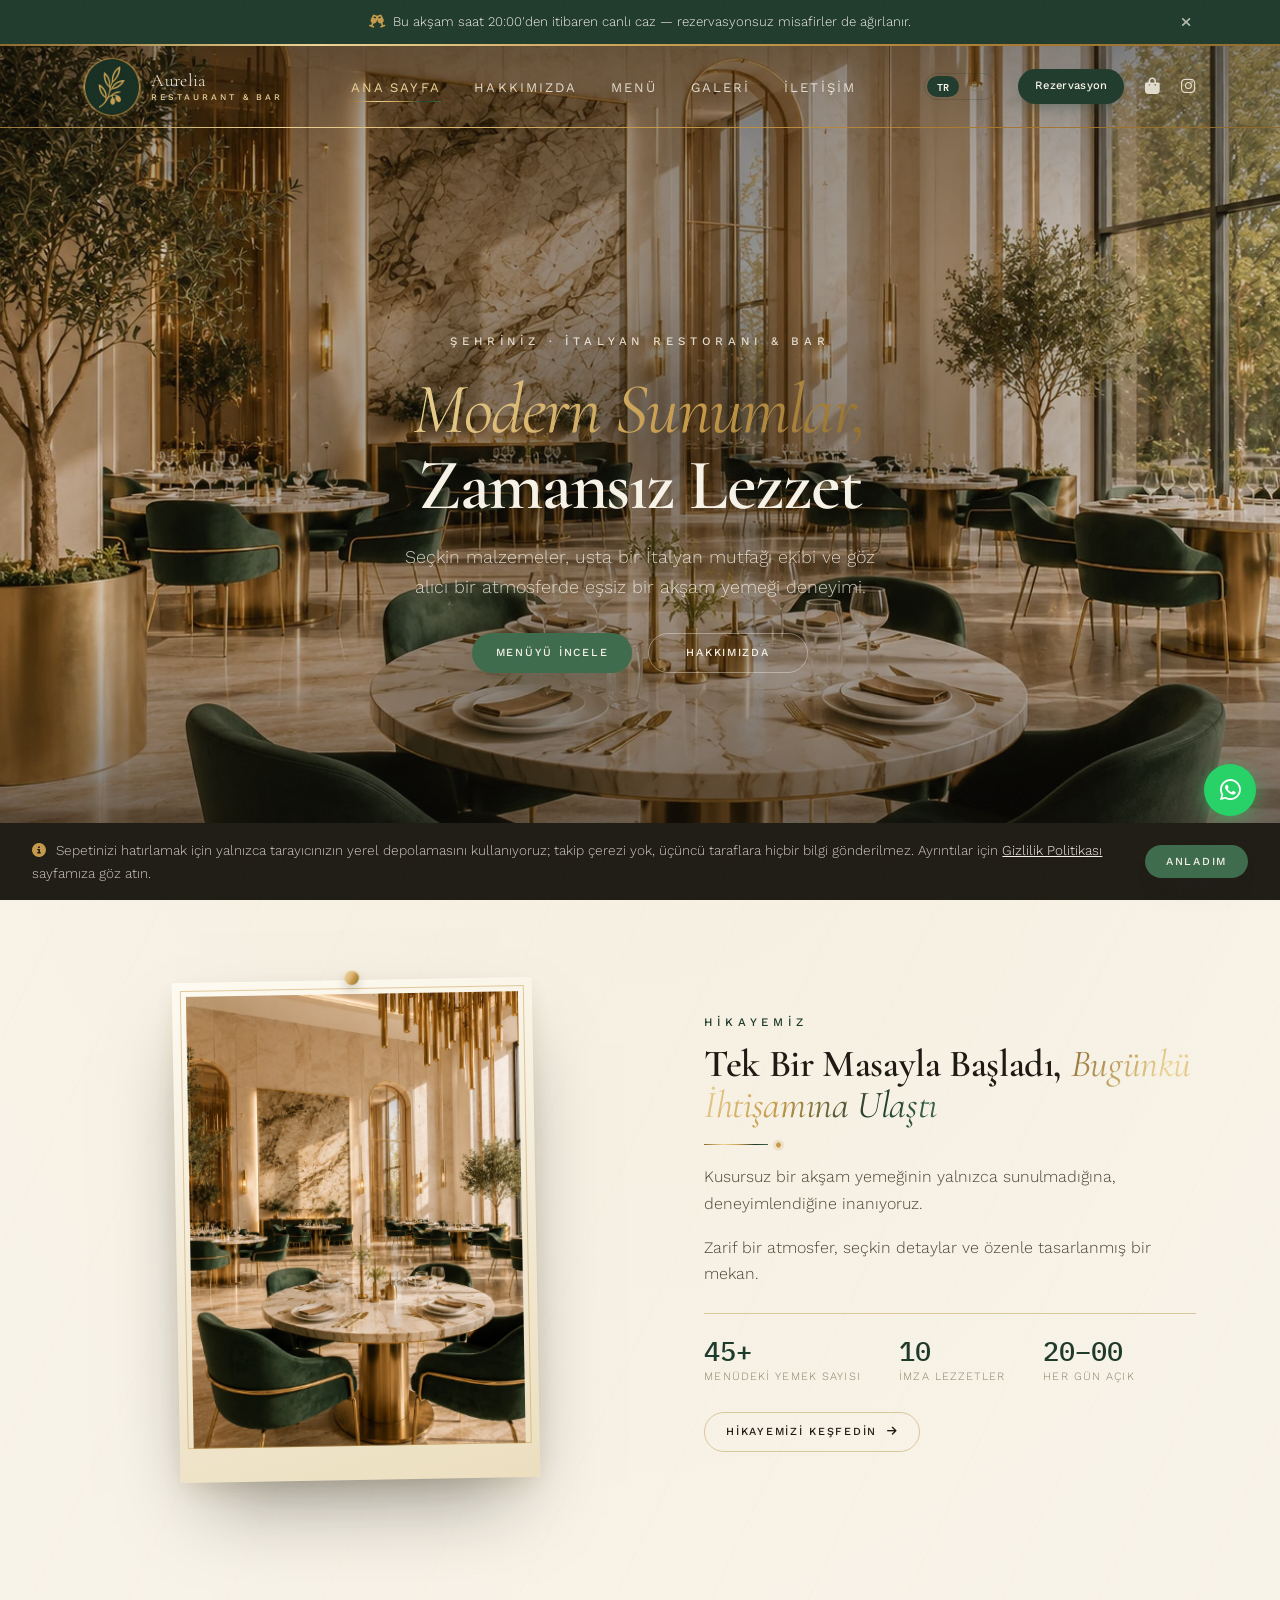
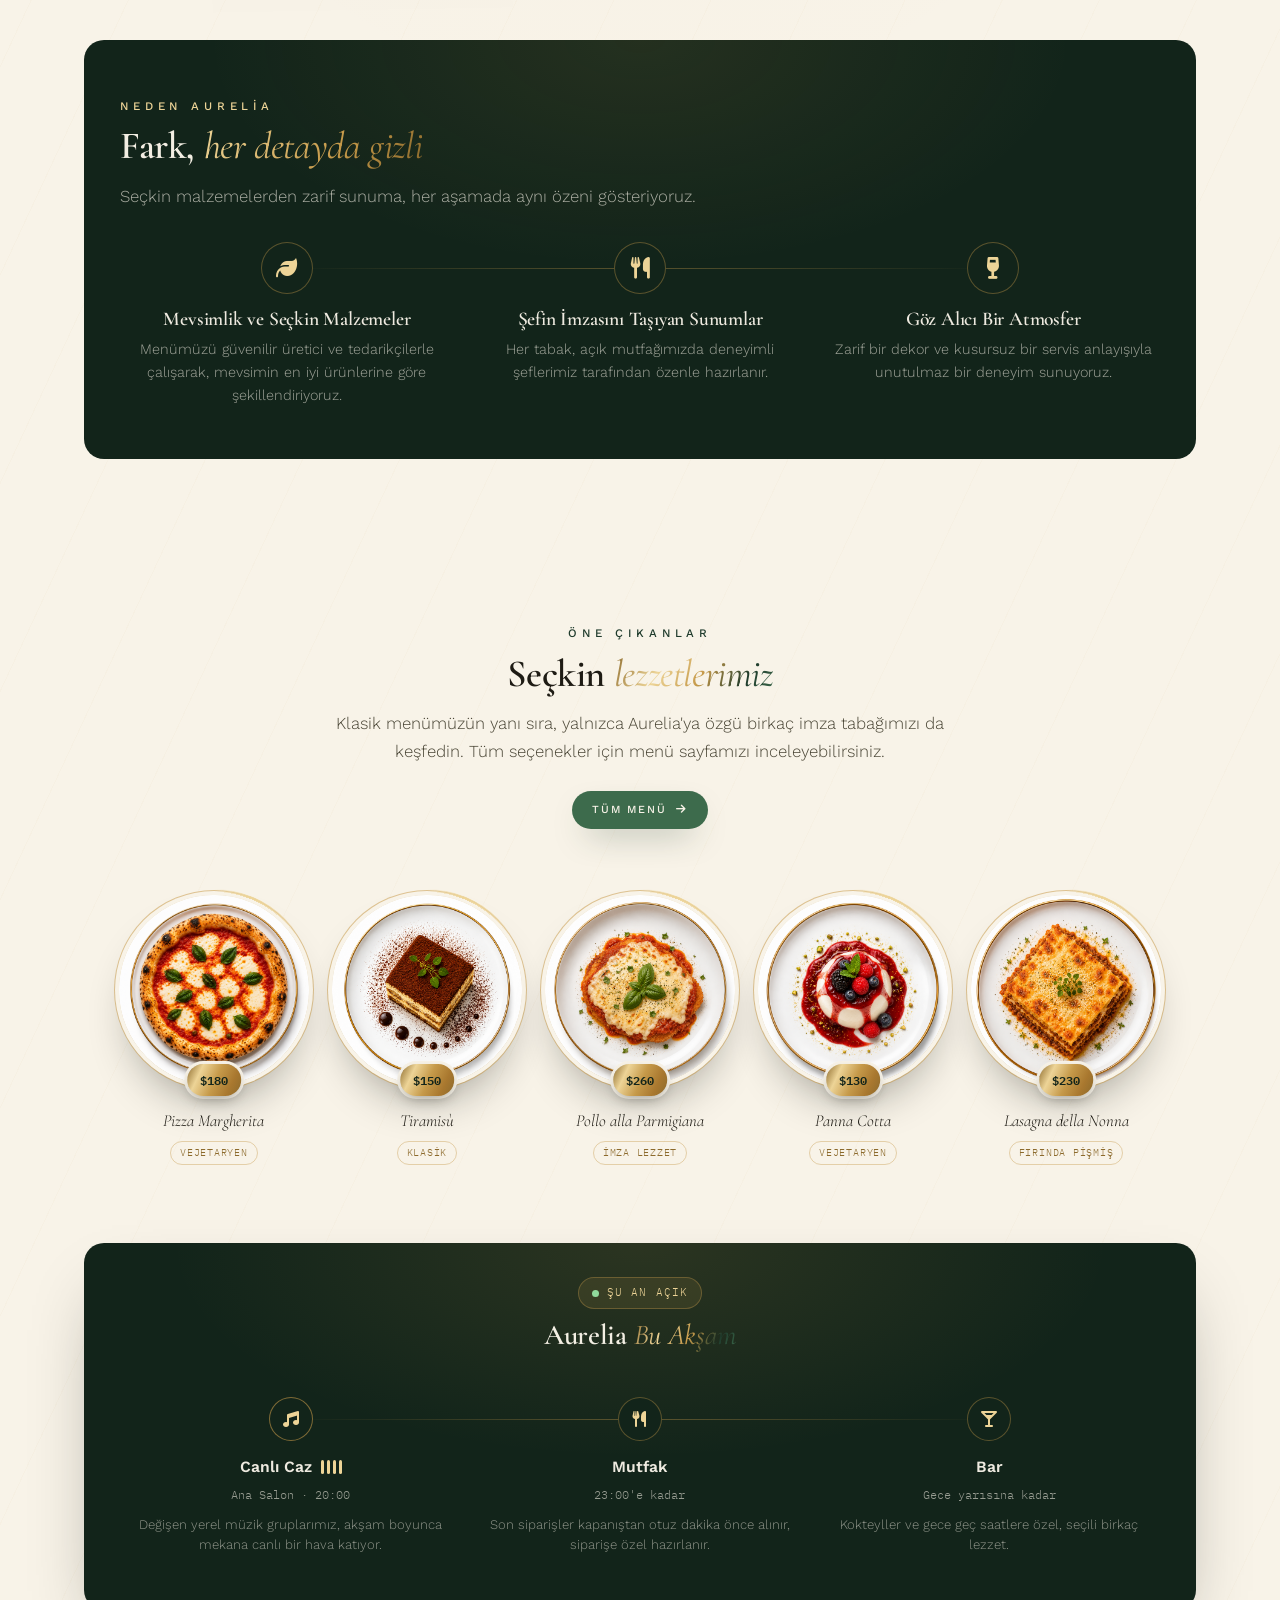
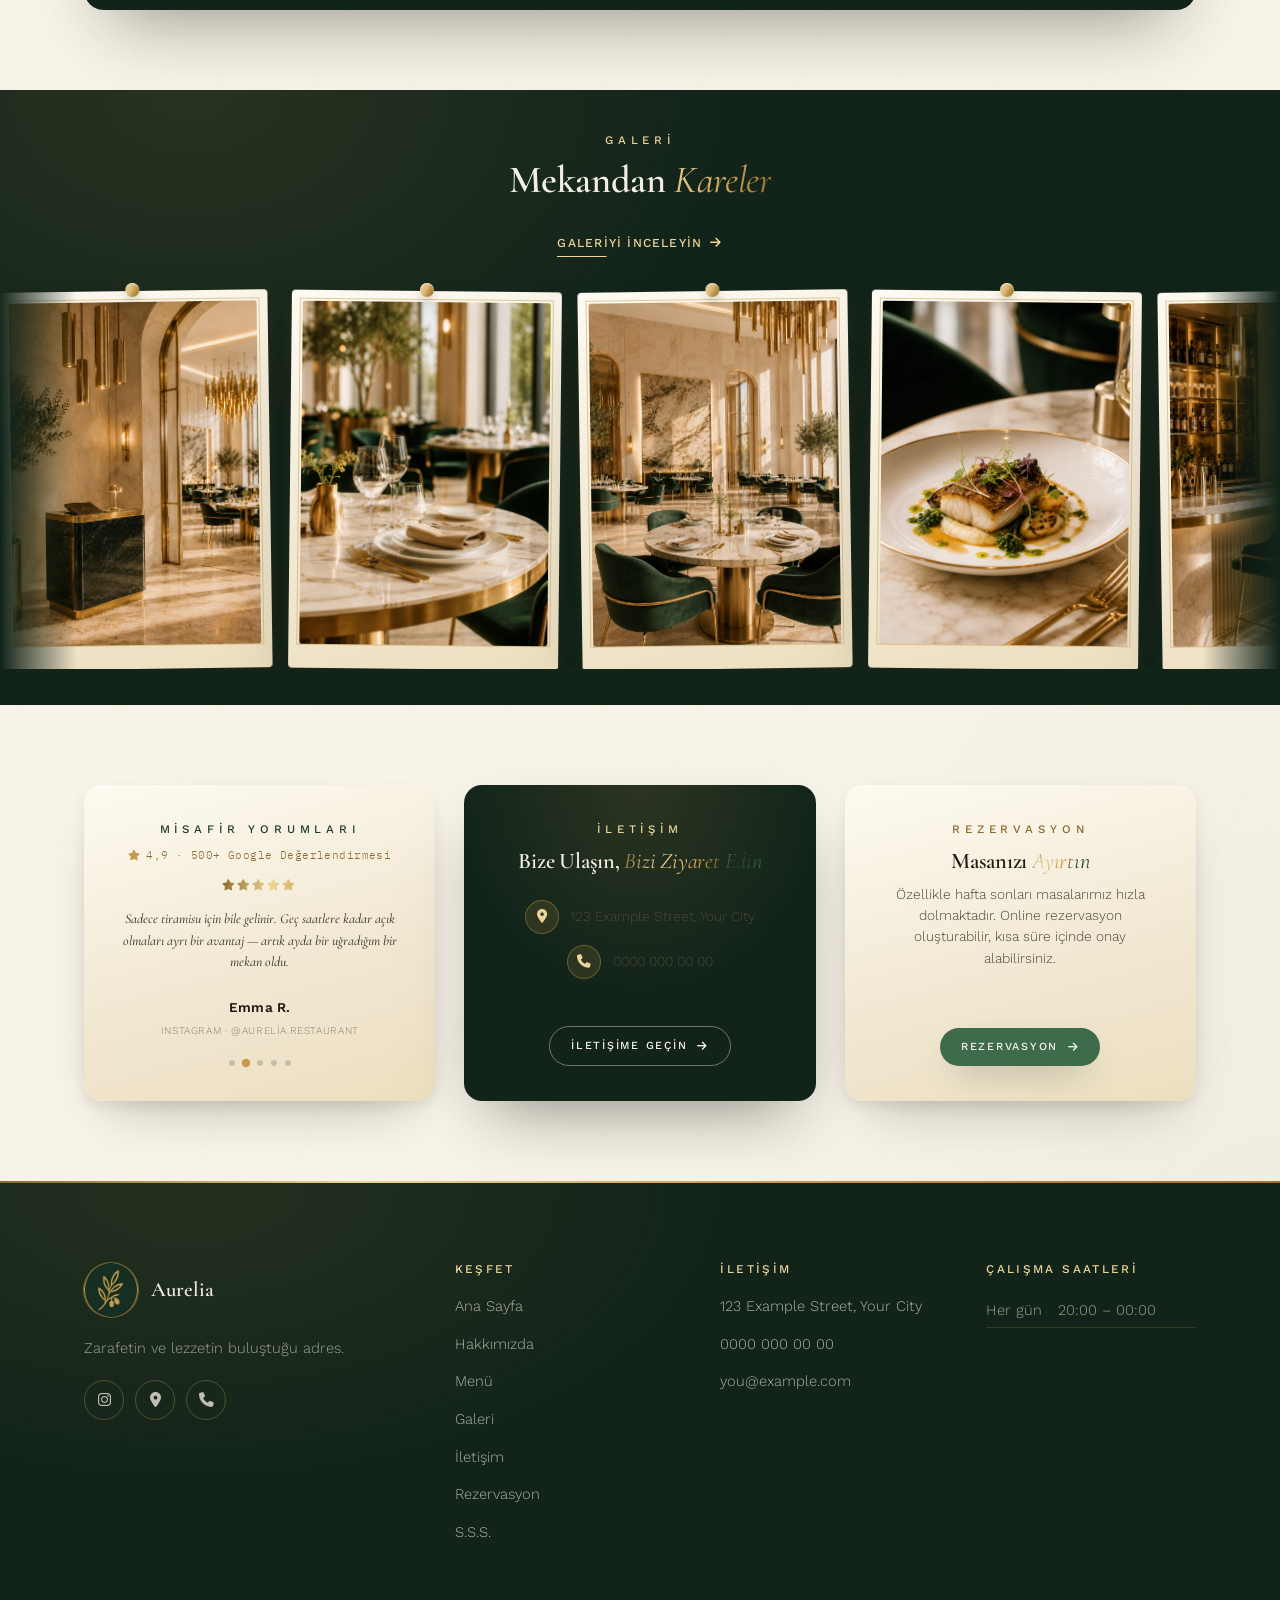
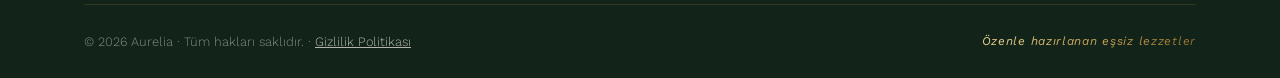
==== commit fee0655a: "Depolama bildirimi çevrildi" ====
--- a/index.html
+++ b/index.html
@@ -645,7 +645,7 @@
 </div>
 
 <script src="assets/js/site-config.js?v=1"></script>
-<script src="assets/js/app.js?v=2.0"></script>
+<script src="assets/js/app.js?v=2.1"></script>
 <script src="assets/js/cart.js?v=2.0"></script>
 
 </body>
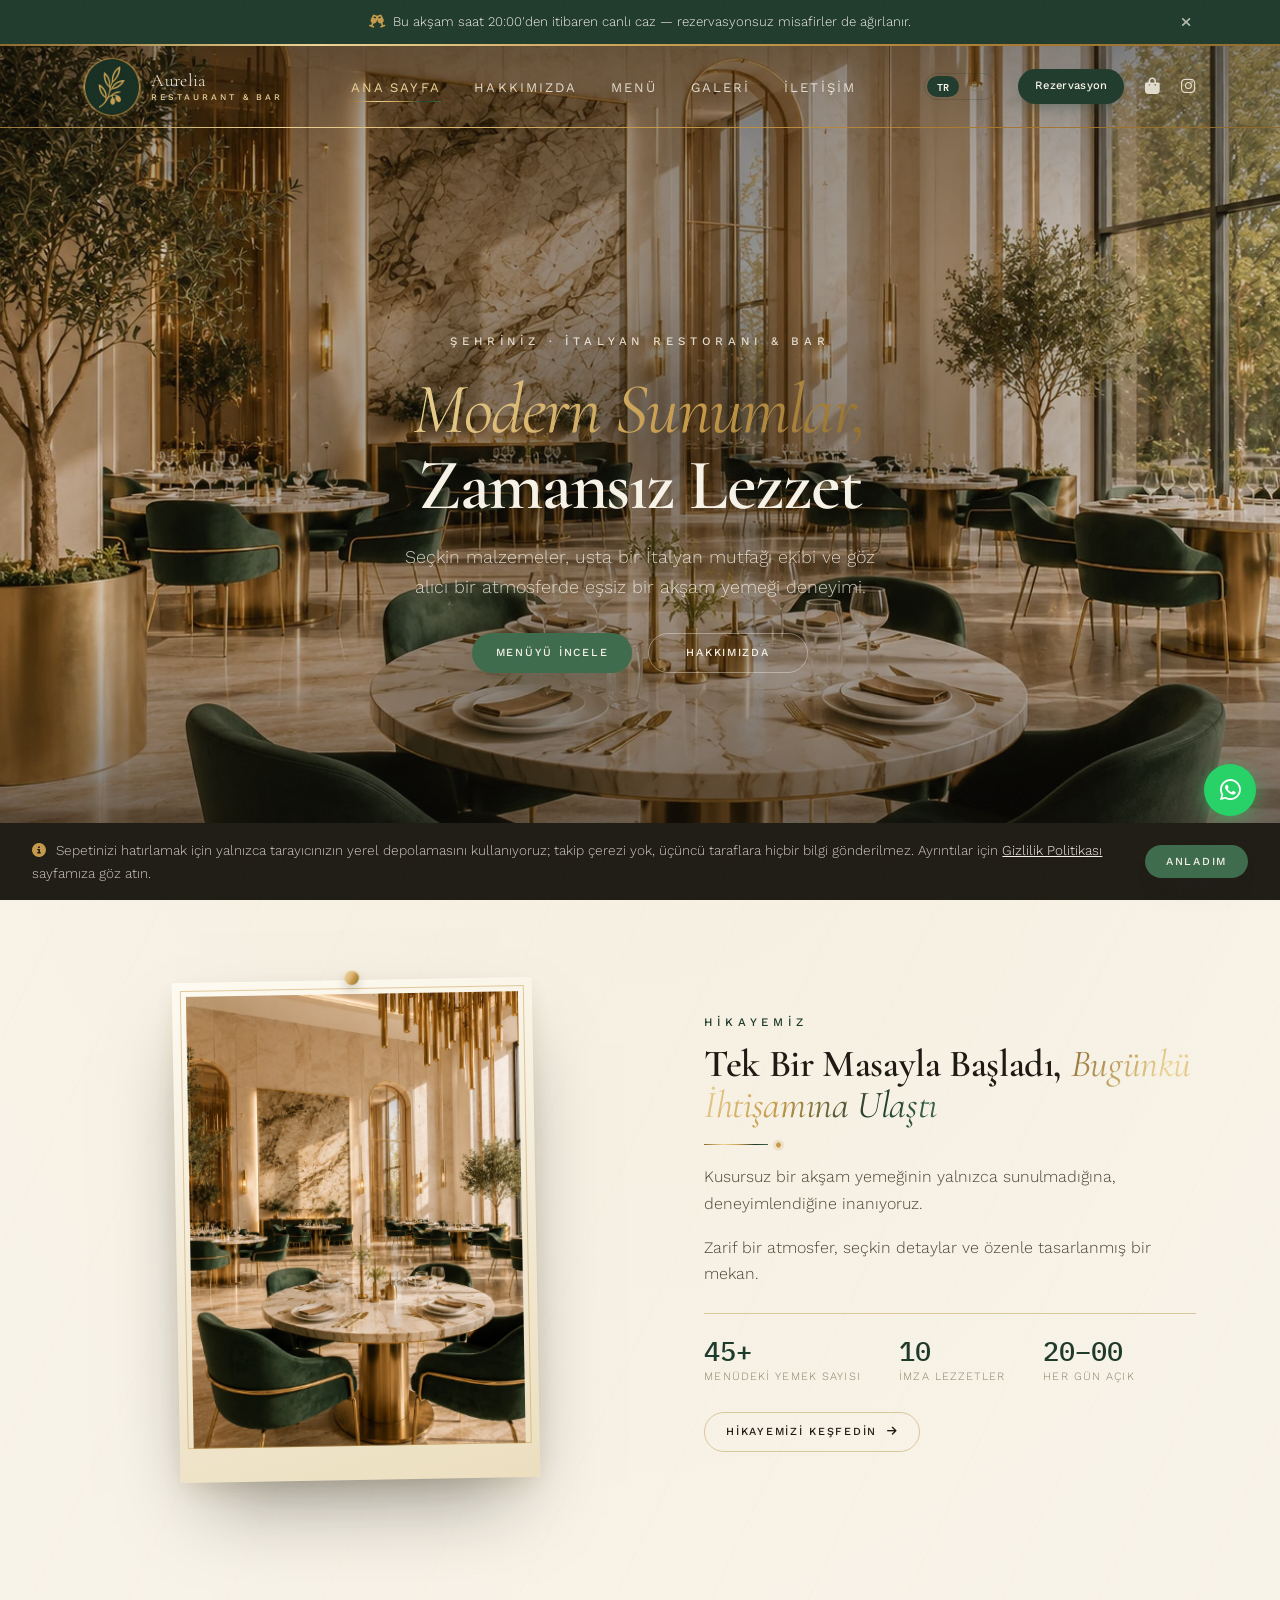
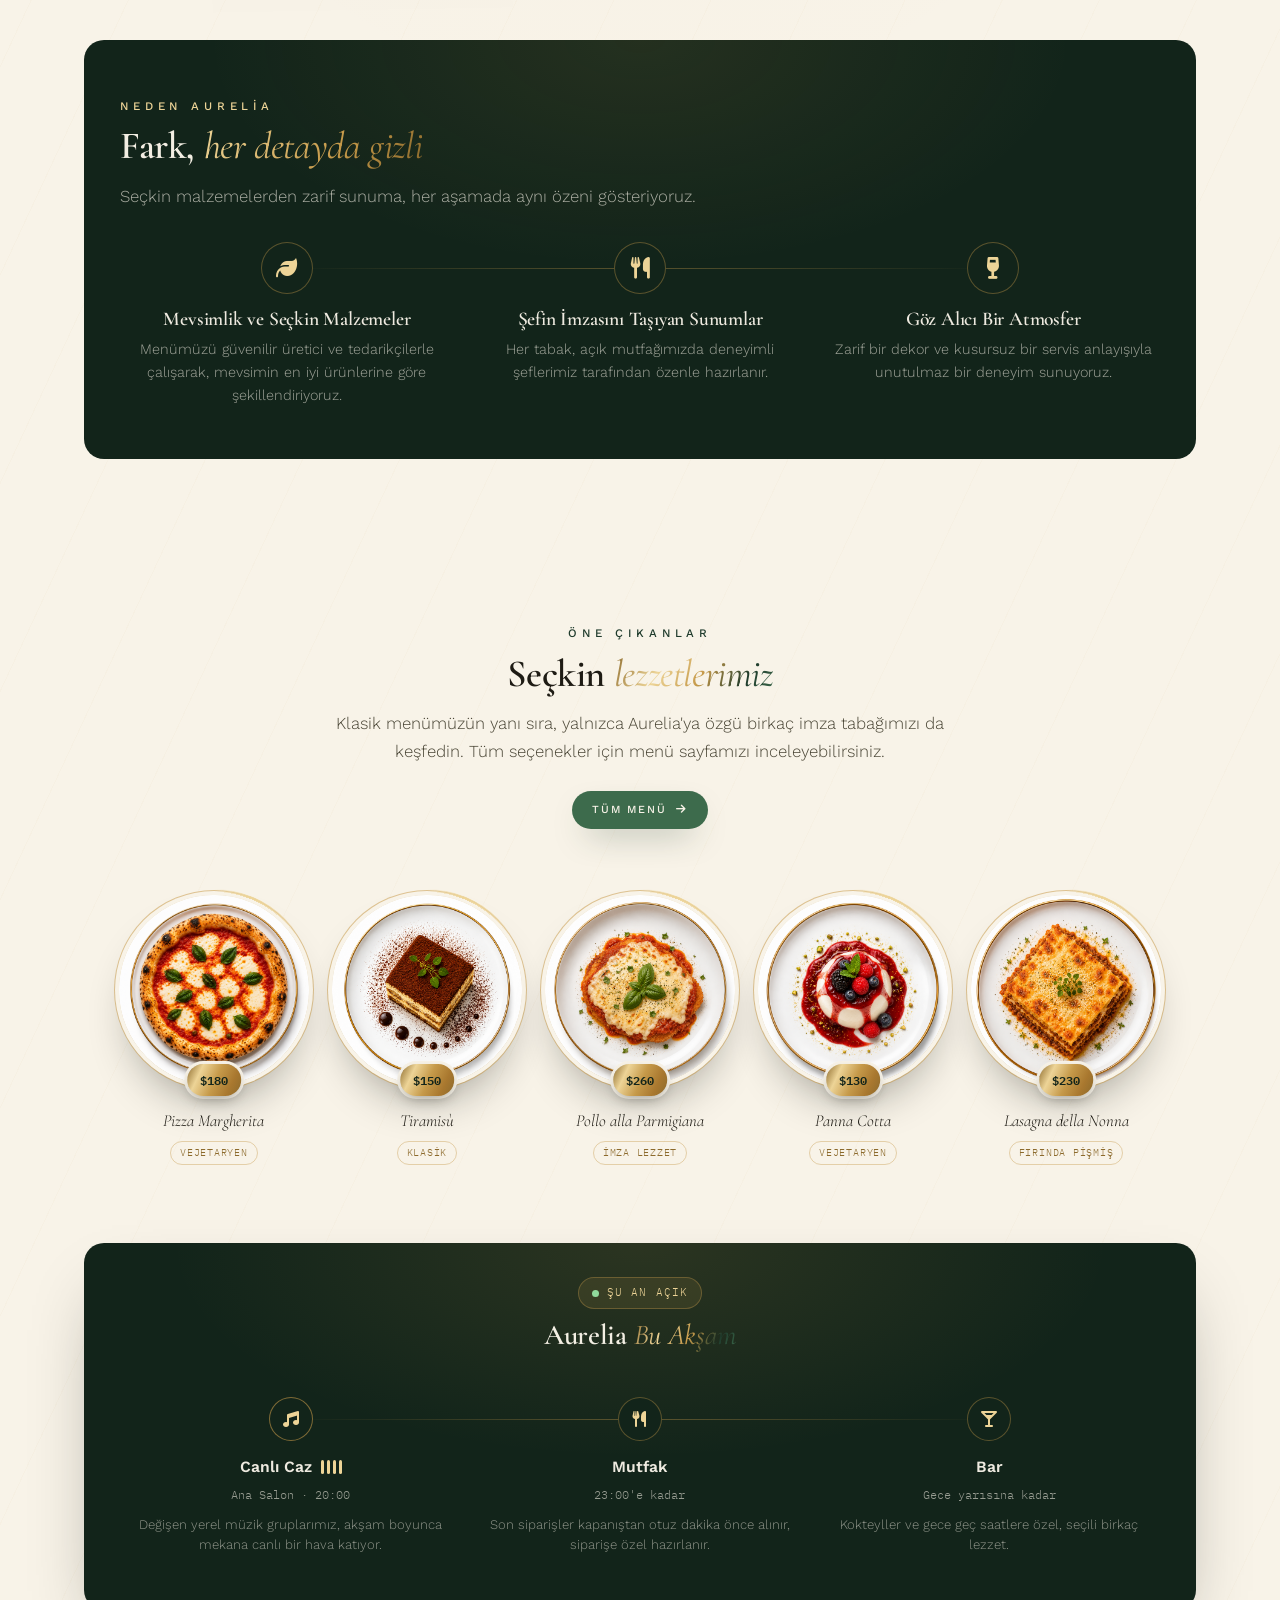
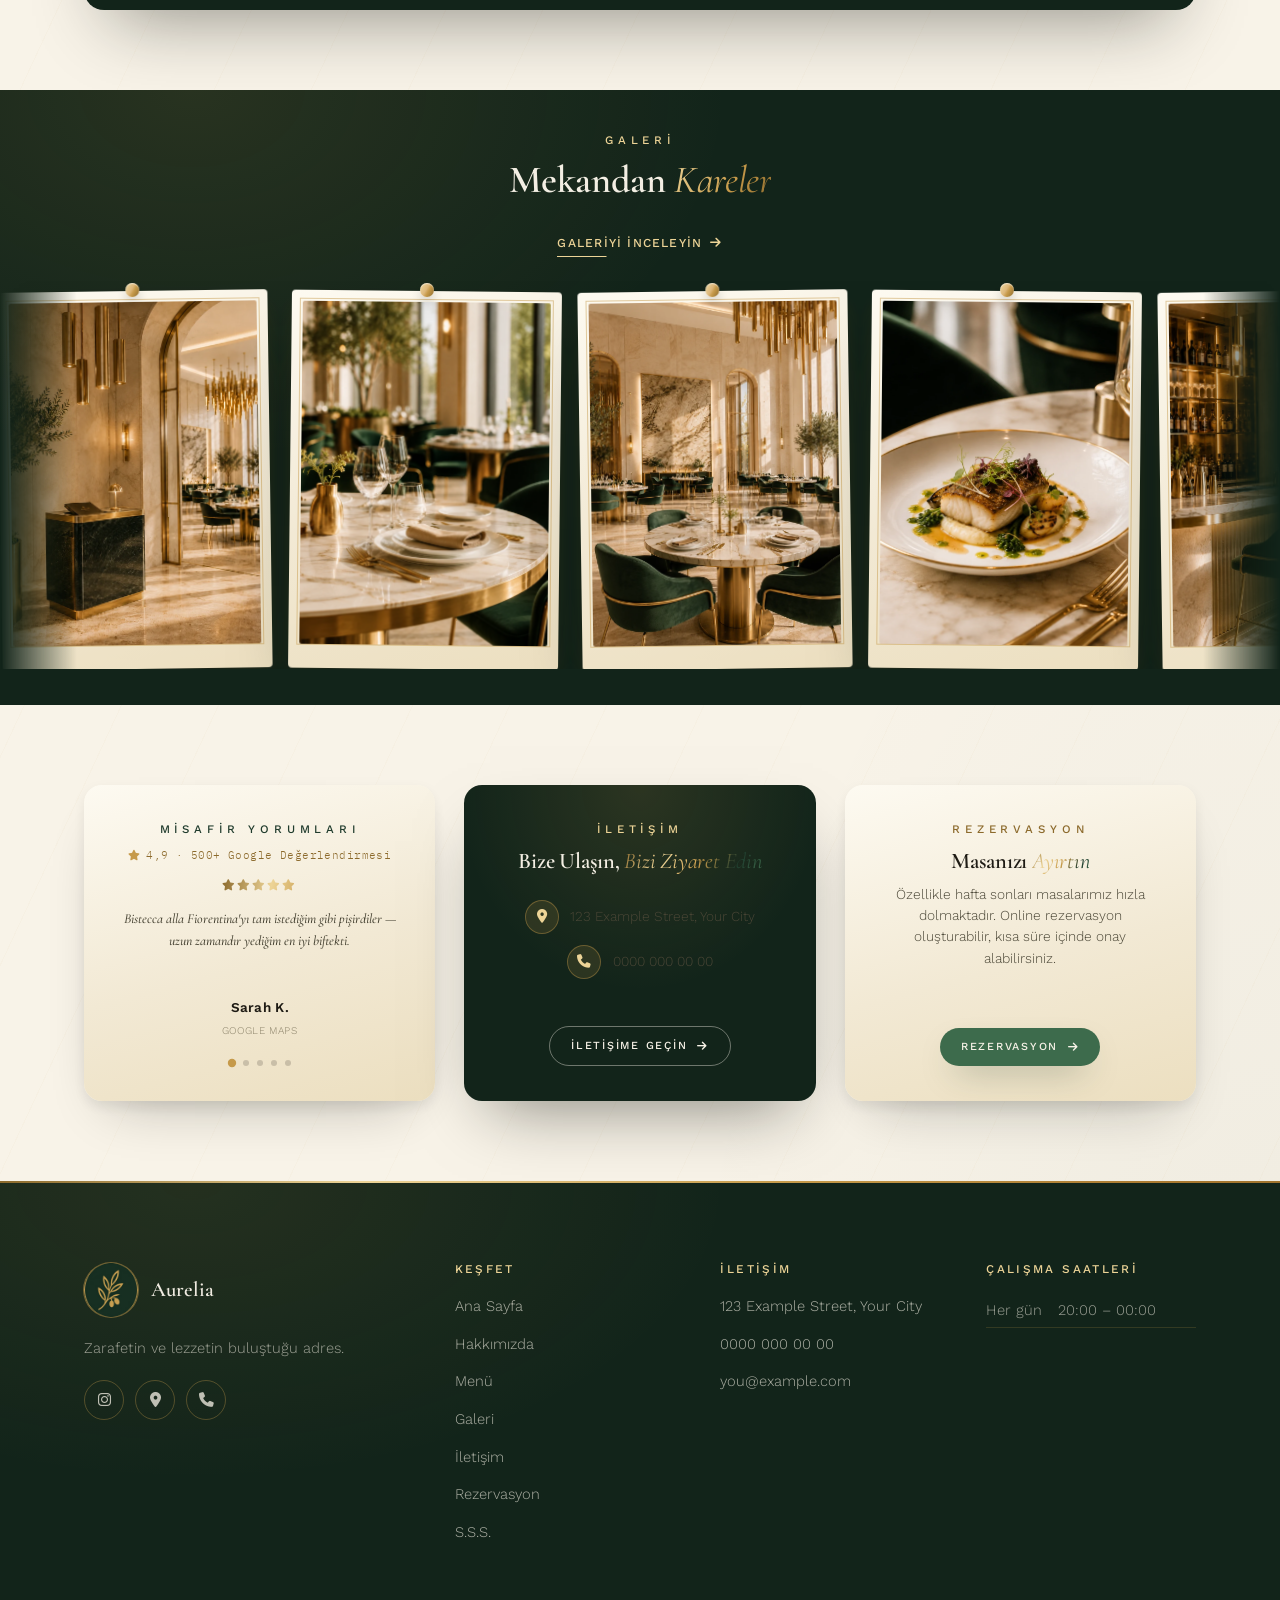
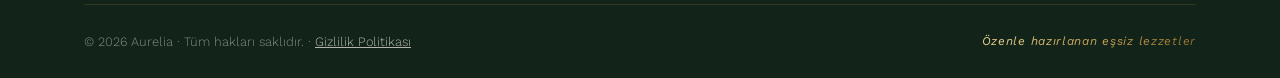
==== commit 33e96a32: "Bump app.js version so browsers load the Turkish storage notice The live site still served the earli" ====
--- a/index.html
+++ b/index.html
@@ -645,7 +645,7 @@
 </div>
 
 <script src="assets/js/site-config.js?v=1"></script>
-<script src="assets/js/app.js?v=2.1"></script>
+<script src="assets/js/app.js?v=2.2"></script>
 <script src="assets/js/cart.js?v=2.0"></script>
 
 </body>
